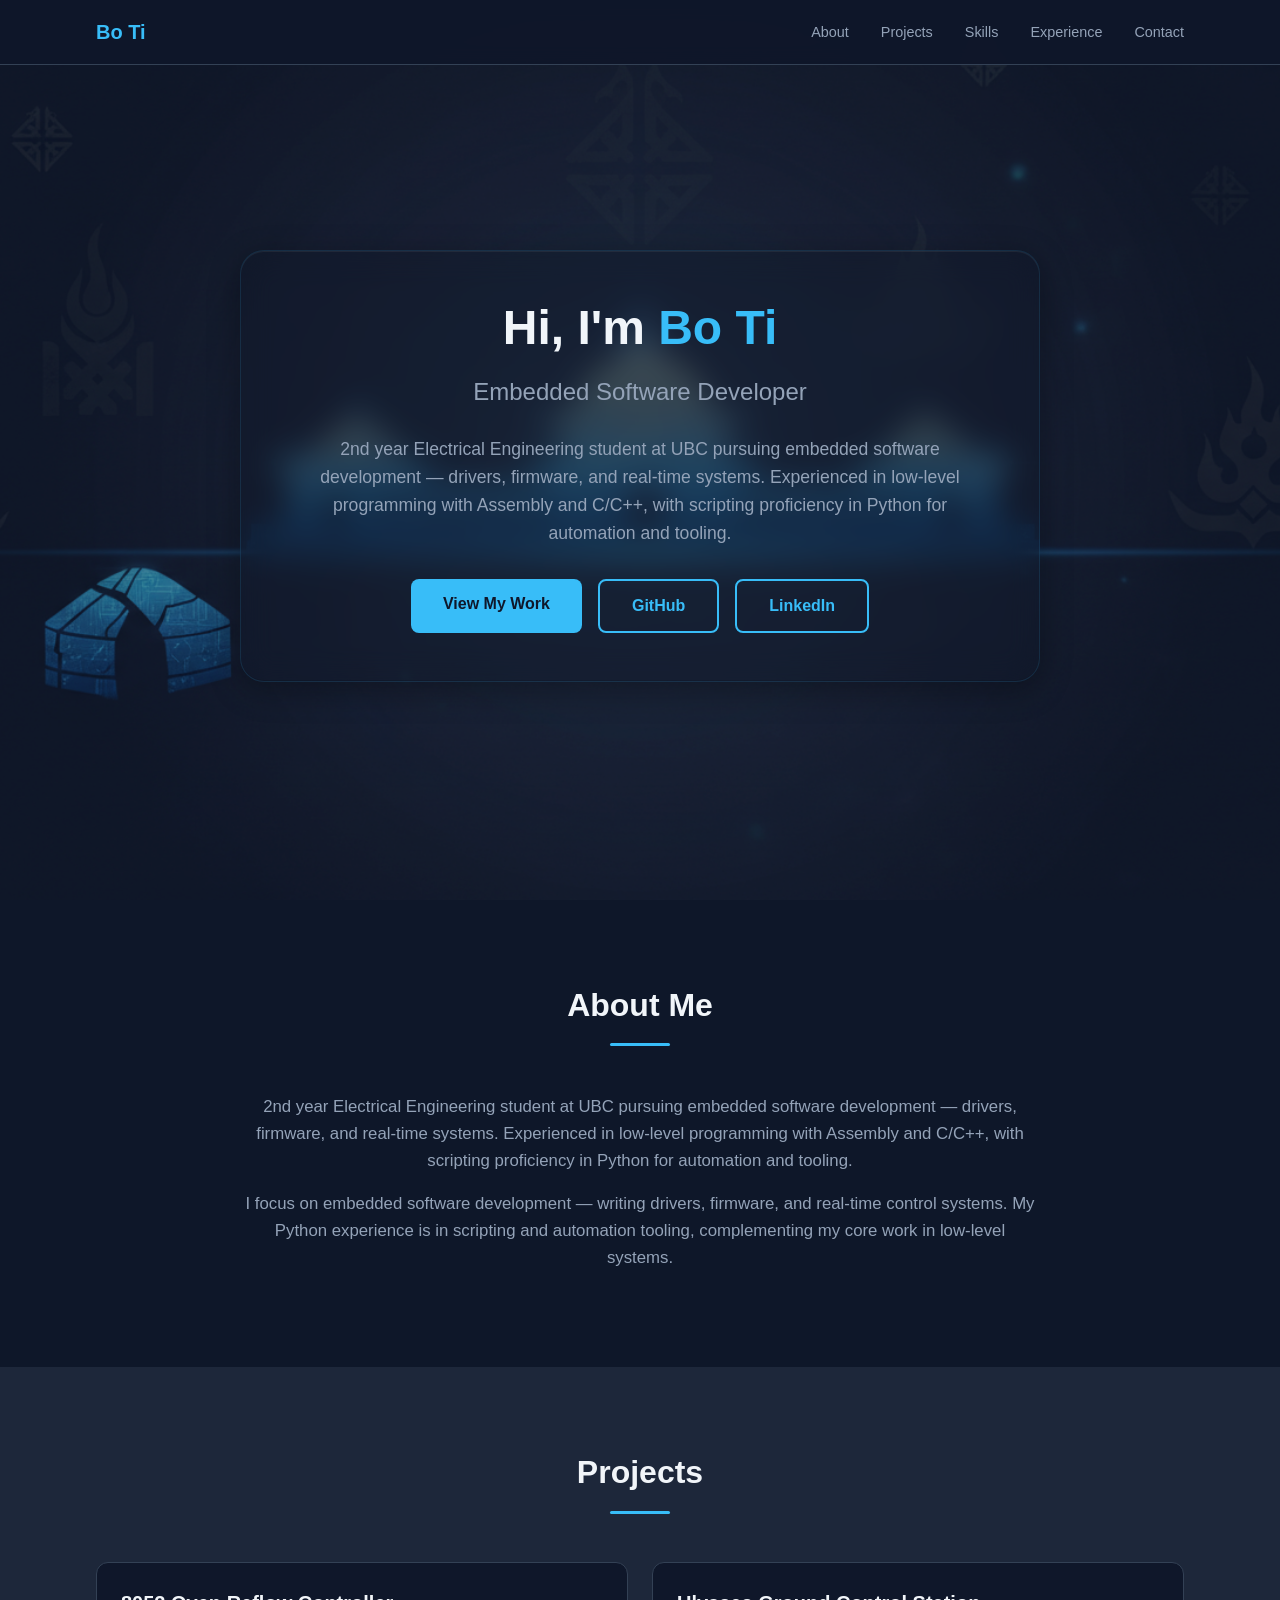
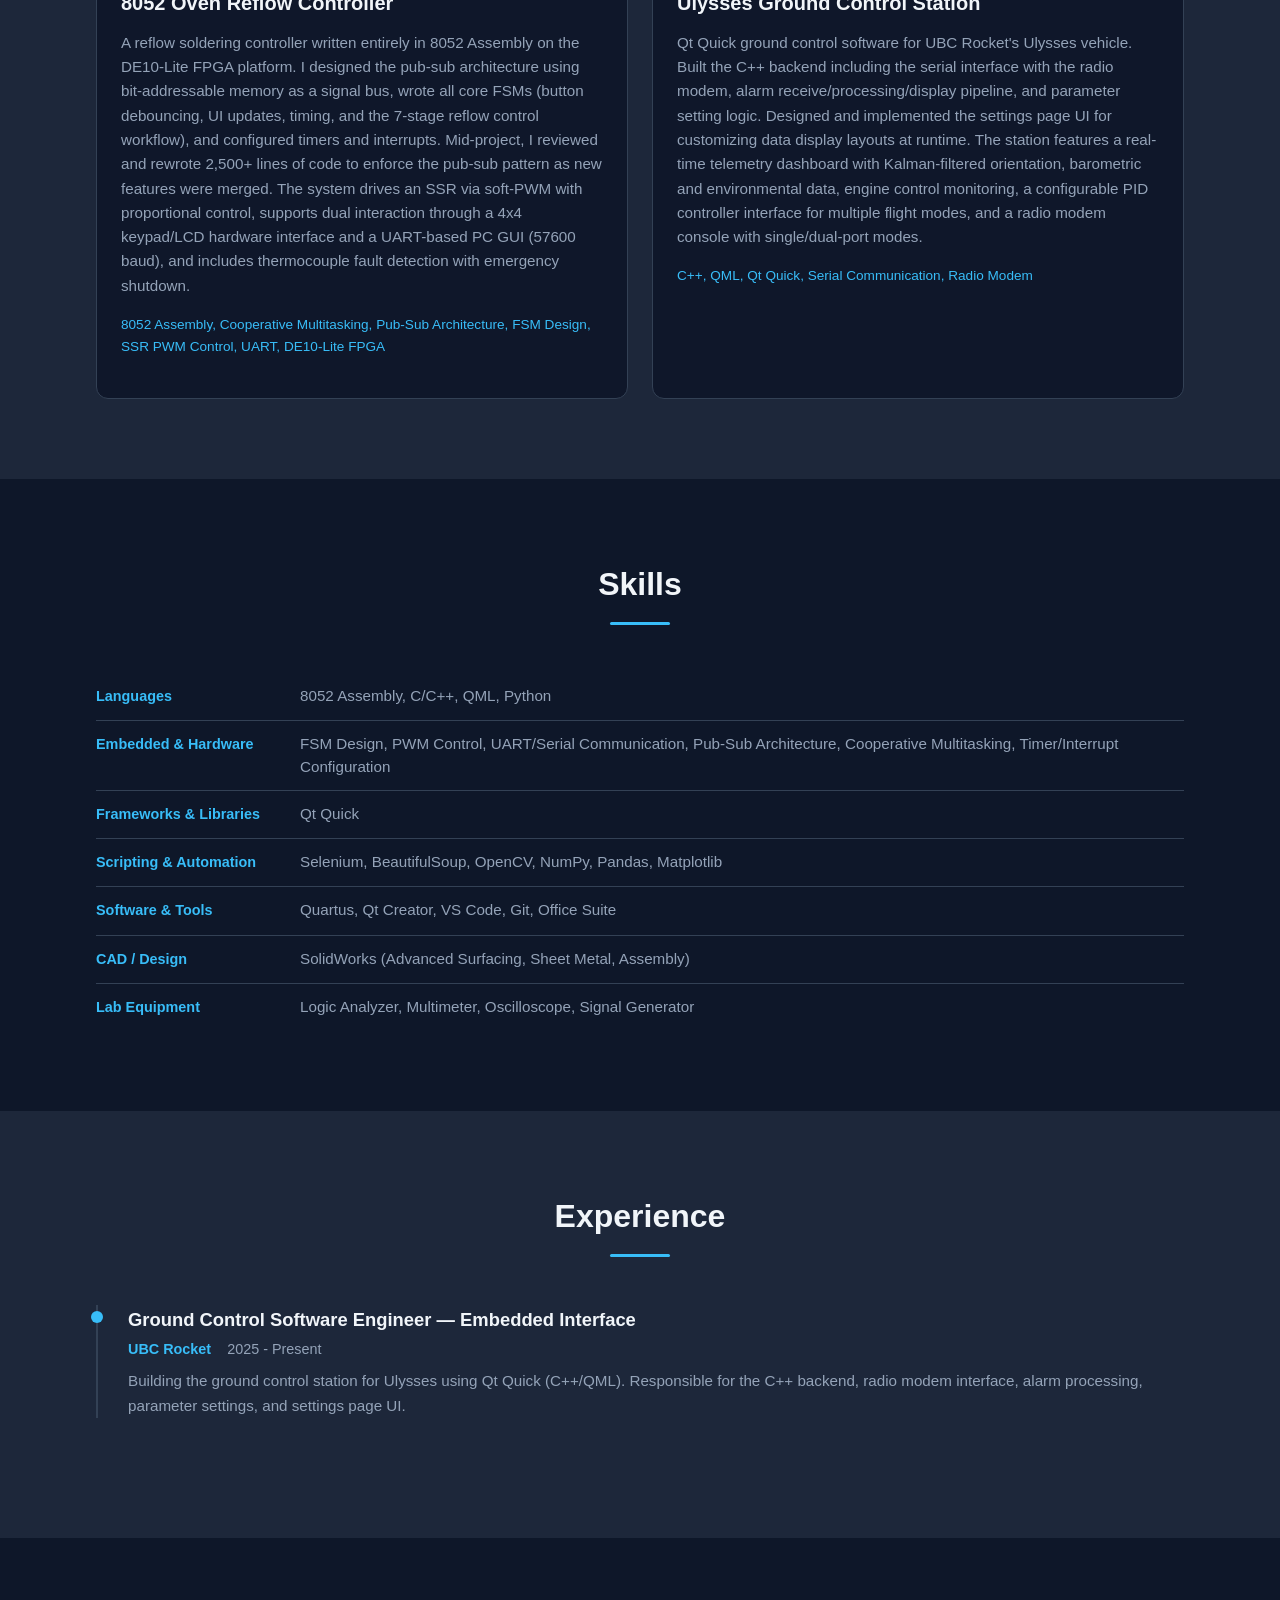
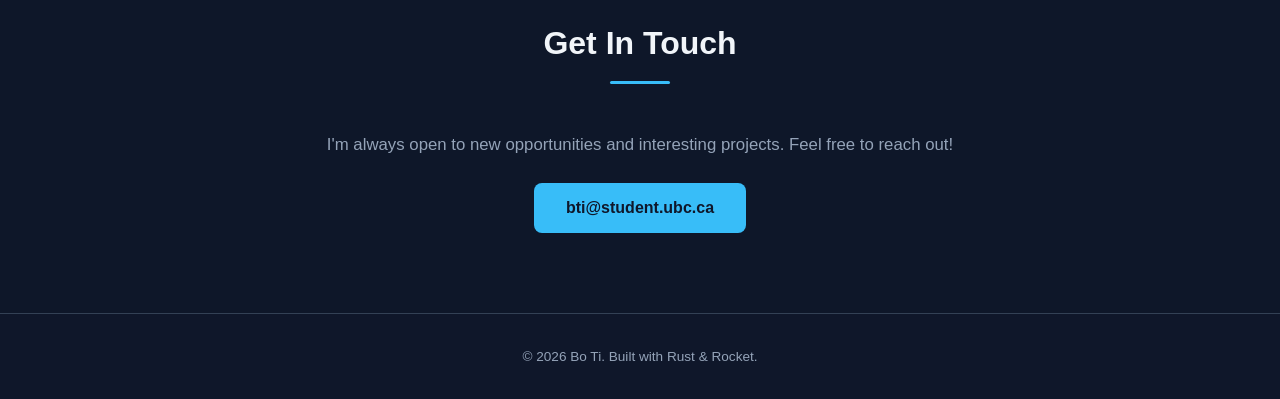
==== docs/index.html @ 2c6e8019 "Initial commit: portfolio site with static GitHub Pages build Includes Rust/Rocket source, templates" ====
<!DOCTYPE html>
<html lang="en">
<head>
    <meta charset="UTF-8">
    <meta name="viewport" content="width=device-width, initial-scale=1.0">
    <title>Bo Ti - Embedded Software Developer</title>
    <link rel="stylesheet" href="static/style.css">
</head>
<body>
    <nav class="navbar">
        <div class="nav-container">
            <a href="#hero" class="nav-logo">Bo Ti</a>
            <ul class="nav-links">
                <li><a href="#about">About</a></li>
                <li><a href="#projects">Projects</a></li>
                <li><a href="#skills">Skills</a></li>
                <li><a href="#experience">Experience</a></li>
                <li><a href="#contact">Contact</a></li>
            </ul>
        </div>
    </nav>

    <section id="hero" class="hero">
        <div class="hero-content">
            <h1>Hi, I'm <span class="highlight">Bo Ti</span></h1>
            <p class="hero-subtitle">Embedded Software Developer</p>
            <p class="hero-bio">2nd year Electrical Engineering student at UBC pursuing embedded software development — drivers, firmware, and real-time systems. Experienced in low-level programming with Assembly and C/C++, with scripting proficiency in Python for automation and tooling.</p>
            <div class="hero-links">
                <a href="#projects" class="btn">View My Work</a>
                <a href="https://github.com/Tibo-vagenBird" class="btn btn-outline" target="_blank">GitHub</a>
                <a href="https://www.linkedin.com/in/tibo-bcece71/" class="btn btn-outline" target="_blank">LinkedIn</a>
            </div>
        </div>
    </section>

    <section id="about" class="section">
        <div class="container">
            <h2 class="section-title">About Me</h2>
            <div class="about-content">
                <p>2nd year Electrical Engineering student at UBC pursuing embedded software development — drivers, firmware, and real-time systems. Experienced in low-level programming with Assembly and C/C++, with scripting proficiency in Python for automation and tooling.</p>
                <p>I focus on embedded software development — writing drivers, firmware, and real-time control systems.
                   My Python experience is in scripting and automation tooling, complementing my core work in low-level systems.</p>
            </div>
        </div>
    </section>

    <section id="projects" class="section section-alt">
        <div class="container">
            <h2 class="section-title">Projects</h2>
            <div class="projects-grid">
                <a href="https://github.com/Elec-291-Group/Reflow-Oven-Controller" class="card" target="_blank">
                    <h3 class="card-title">8052 Oven Reflow Controller</h3>
                    <p class="card-description">A reflow soldering controller written entirely in 8052 Assembly on the DE10-Lite FPGA platform. I designed the pub-sub architecture using bit-addressable memory as a signal bus, wrote all core FSMs (button debouncing, UI updates, timing, and the 7-stage reflow control workflow), and configured timers and interrupts. Mid-project, I reviewed and rewrote 2,500+ lines of code to enforce the pub-sub pattern as new features were merged. The system drives an SSR via soft-PWM with proportional control, supports dual interaction through a 4x4 keypad/LCD hardware interface and a UART-based PC GUI (57600 baud), and includes thermocouple fault detection with emergency shutdown.</p>
                    <div class="card-tech">8052 Assembly, Cooperative Multitasking, Pub-Sub Architecture, FSM Design, SSR PWM Control, UART, DE10-Lite FPGA</div>
                </a>
                <a href="https://github.com/UBC-Rocket/ulysses-ground-control" class="card" target="_blank">
                    <h3 class="card-title">Ulysses Ground Control Station</h3>
                    <p class="card-description">Qt Quick ground control software for UBC Rocket's Ulysses vehicle. Built the C++ backend including the serial interface with the radio modem, alarm receive/processing/display pipeline, and parameter setting logic. Designed and implemented the settings page UI for customizing data display layouts at runtime. The station features a real-time telemetry dashboard with Kalman-filtered orientation, barometric and environmental data, engine control monitoring, a configurable PID controller interface for multiple flight modes, and a radio modem console with single/dual-port modes.</p>
                    <div class="card-tech">C++, QML, Qt Quick, Serial Communication, Radio Modem</div>
                </a>
            </div>
        </div>
    </section>

    <section id="skills" class="section">
        <div class="container">
            <h2 class="section-title">Skills</h2>
            <div class="skills-list">
                <div class="skill-row">
                    <span class="skill-category">Languages</span>
                    <span class="skill-items">8052 Assembly, C/C++, QML, Python</span>
                </div>
                <div class="skill-row">
                    <span class="skill-category">Embedded &amp; Hardware</span>
                    <span class="skill-items">FSM Design, PWM Control, UART/Serial Communication, Pub-Sub Architecture, Cooperative Multitasking, Timer/Interrupt Configuration</span>
                </div>
                <div class="skill-row">
                    <span class="skill-category">Frameworks &amp; Libraries</span>
                    <span class="skill-items">Qt Quick</span>
                </div>
                <div class="skill-row">
                    <span class="skill-category">Scripting &amp; Automation</span>
                    <span class="skill-items">Selenium, BeautifulSoup, OpenCV, NumPy, Pandas, Matplotlib</span>
                </div>
                <div class="skill-row">
                    <span class="skill-category">Software &amp; Tools</span>
                    <span class="skill-items">Quartus, Qt Creator, VS Code, Git, Office Suite</span>
                </div>
                <div class="skill-row">
                    <span class="skill-category">CAD / Design</span>
                    <span class="skill-items">SolidWorks (Advanced Surfacing, Sheet Metal, Assembly)</span>
                </div>
                <div class="skill-row">
                    <span class="skill-category">Lab Equipment</span>
                    <span class="skill-items">Logic Analyzer, Multimeter, Oscilloscope, Signal Generator</span>
                </div>
            </div>
        </div>
    </section>

    <section id="experience" class="section section-alt">
        <div class="container">
            <h2 class="section-title">Experience</h2>
            <div class="timeline">
                <div class="timeline-item">
                    <div class="timeline-marker"></div>
                    <div class="timeline-content">
                        <h3 class="timeline-role">Ground Control Software Engineer — Embedded Interface</h3>
                        <div class="timeline-meta">
                            <span class="timeline-company">UBC Rocket</span>
                            <span class="timeline-period">2025 - Present</span>
                        </div>
                        <p class="timeline-description">Building the ground control station for Ulysses using Qt Quick (C++/QML). Responsible for the C++ backend, radio modem interface, alarm processing, parameter settings, and settings page UI.</p>
                    </div>
                </div>
            </div>
        </div>
    </section>

    <section id="contact" class="section">
        <div class="container">
            <h2 class="section-title">Get In Touch</h2>
            <div class="contact-content">
                <p>I'm always open to new opportunities and interesting projects.
                   Feel free to reach out!</p>
                <a href="mailto:bti@student.ubc.ca" class="btn">bti@student.ubc.ca</a>
            </div>
        </div>
    </section>

    <footer class="footer">
        <div class="container">
            <p>&copy; 2026 Bo Ti. Built with Rust &amp; Rocket.</p>
        </div>
    </footer>
</body>
</html>
---- docs/static/style.css ----
/* Reset & Base */
*,
*::before,
*::after {
    margin: 0;
    padding: 0;
    box-sizing: border-box;
}

:root {
    --bg-primary: #0f172a;
    --bg-secondary: #1e293b;
    --text-primary: #f1f5f9;
    --text-secondary: #94a3b8;
    --accent: #38bdf8;
    --accent-hover: #7dd3fc;
    --card-bg: #1e293b;
    --border: #334155;
}

html {
    scroll-behavior: smooth;
}

body {
    font-family: -apple-system, BlinkMacSystemFont, "Segoe UI", Roboto, Oxygen, Ubuntu, sans-serif;
    background-color: var(--bg-primary);
    background-image: url('bg.png');
    background-size: cover;
    background-position: center top;
    background-attachment: fixed;
    background-repeat: no-repeat;
    color: var(--text-primary);
    line-height: 1.6;
}

.container {
    max-width: 90%;
    width: 100%;
    margin: 0 auto;
    padding: 0 2rem;
}

/* Navbar */
.navbar {
    position: fixed;
    top: 0;
    left: 0;
    right: 0;
    background: rgba(15, 23, 42, 0.95);
    backdrop-filter: blur(10px);
    border-bottom: 1px solid var(--border);
    z-index: 1000;
}

.nav-container {
    max-width: 90%;
    margin: 0 auto;
    padding: 0 2rem;
    display: flex;
    justify-content: space-between;
    align-items: center;
    height: 64px;
}

.nav-logo {
    font-size: 1.25rem;
    font-weight: 700;
    color: var(--accent);
    text-decoration: none;
}

.nav-links {
    list-style: none;
    display: flex;
    gap: 2rem;
}

.nav-links a {
    color: var(--text-secondary);
    text-decoration: none;
    font-size: 0.9rem;
    transition: color 0.2s;
}

.nav-links a:hover {
    color: var(--accent);
}

/* Hero */
.hero {
    min-height: 100vh;
    display: flex;
    align-items: center;
    justify-content: center;
    text-align: center;
    padding: 6rem 2rem 4rem;
    position: relative;
}

.hero::before {
    content: "";
    position: absolute;
    inset: 0;
    background: rgba(15, 23, 42, 0.45);
    z-index: 0;
}

.hero > * {
    position: relative;
    z-index: 1;
}

.hero-content {
    max-width: 800px;
    width: 100%;
    background: rgba(15, 23, 42, 0.35);
    backdrop-filter: blur(16px);
    -webkit-backdrop-filter: blur(16px);
    border: 1px solid rgba(56, 189, 248, 0.12);
    border-radius: 24px;
    padding: 3rem 3.5rem;
    box-shadow:
        0 8px 32px rgba(0, 0, 0, 0.3),
        inset 0 1px 0 rgba(255, 255, 255, 0.06),
        inset 0 -1px 0 rgba(0, 0, 0, 0.1);
}

.hero h1 {
    font-size: 3rem;
    margin-bottom: 1rem;
    line-height: 1.2;
}

.highlight {
    color: var(--accent);
}

.hero-subtitle {
    font-size: 1.5rem;
    color: var(--text-secondary);
    margin-bottom: 1.5rem;
}

.hero-bio {
    color: var(--text-secondary);
    font-size: 1.1rem;
    margin-bottom: 2rem;
}

.btn {
    display: inline-block;
    padding: 0.75rem 2rem;
    background: var(--accent);
    color: var(--bg-primary);
    text-decoration: none;
    border-radius: 8px;
    font-weight: 600;
    transition: background 0.2s, transform 0.2s;
}

.btn:hover {
    background: var(--accent-hover);
    transform: translateY(-2px);
}

.btn-outline {
    background: transparent;
    color: var(--accent);
    border: 2px solid var(--accent);
}

.btn-outline:hover {
    background: var(--accent);
    color: var(--bg-primary);
}

.hero-links {
    display: flex;
    gap: 1rem;
    justify-content: center;
    flex-wrap: wrap;
}

/* Sections */
.section {
    padding: 5rem 0;
    background: rgba(15, 23, 42, 0.92);
}

.section-alt {
    background: rgba(30, 41, 59, 0.95);
}

.section-title {
    font-size: 2rem;
    text-align: center;
    margin-bottom: 3rem;
    position: relative;
}

.section-title::after {
    content: "";
    display: block;
    width: 60px;
    height: 3px;
    background: var(--accent);
    margin: 0.75rem auto 0;
    border-radius: 2px;
}

/* About */
.about-content {
    max-width: 800px;
    width: 100%;
    margin: 0 auto;
    text-align: center;
    color: var(--text-secondary);
}

.about-content p {
    margin-bottom: 1rem;
    font-size: 1.05rem;
}

/* Projects */
.projects-grid {
    display: grid;
    grid-template-columns: repeat(auto-fit, minmax(300px, 1fr));
    gap: 1.5rem;
}

.card {
    display: block;
    background: var(--bg-primary);
    border: 1px solid var(--border);
    border-radius: 12px;
    padding: 1.5rem;
    transition: transform 0.2s, border-color 0.2s;
    text-decoration: none;
    color: inherit;
    cursor: pointer;
}

.card:hover {
    transform: translateY(-4px);
    border-color: var(--accent);
}

.card-title {
    font-size: 1.25rem;
    margin-bottom: 0.75rem;
}

.card-description {
    color: var(--text-secondary);
    font-size: 0.95rem;
    margin-bottom: 1rem;
}

.card-tech {
    font-size: 0.85rem;
    color: var(--accent);
    margin-bottom: 1rem;
}


/* Skills */
.skills-list {
    max-width: 100%;
    margin: 0 auto;
}

.skill-row {
    display: flex;
    padding: 0.75rem 0;
    border-bottom: 1px solid var(--border);
    gap: 1.5rem;
    align-items: baseline;
}

.skill-row:last-child {
    border-bottom: none;
}

.skill-category {
    font-size: 0.9rem;
    color: var(--accent);
    font-weight: 600;
    min-width: 180px;
    flex-shrink: 0;
}

.skill-items {
    color: var(--text-secondary);
    font-size: 0.95rem;
    line-height: 1.5;
}

/* Timeline */
.timeline {
    max-width: 100%;
    margin: 0 auto;
    position: relative;
    padding-left: 2rem;
}

.timeline::before {
    content: "";
    position: absolute;
    left: 0;
    top: 0;
    bottom: 0;
    width: 2px;
    background: var(--border);
}

.timeline-item {
    position: relative;
    margin-bottom: 2.5rem;
}

.timeline-marker {
    position: absolute;
    left: -2rem;
    top: 0.4rem;
    width: 12px;
    height: 12px;
    background: var(--accent);
    border-radius: 50%;
    transform: translateX(-5px);
}

.timeline-role {
    font-size: 1.15rem;
    margin-bottom: 0.25rem;
}

.timeline-meta {
    display: flex;
    gap: 1rem;
    margin-bottom: 0.5rem;
    font-size: 0.9rem;
}

.timeline-company {
    color: var(--accent);
    font-weight: 600;
}

.timeline-period {
    color: var(--text-secondary);
}

.timeline-description {
    color: var(--text-secondary);
    font-size: 0.95rem;
}

/* Contact */
.contact-content {
    text-align: center;
    max-width: 800px;
    width: 100%;
    margin: 0 auto;
}

.contact-content p {
    color: var(--text-secondary);
    margin-bottom: 1.5rem;
    font-size: 1.05rem;
}

/* Footer */
.footer {
    text-align: center;
    padding: 2rem 0;
    border-top: 1px solid var(--border);
    color: var(--text-secondary);
    font-size: 0.85rem;
}

/* Responsive */
@media (max-width: 768px) {
    .hero h1 {
        font-size: 2rem;
    }

    .hero-subtitle {
        font-size: 1.2rem;
    }

    .nav-links {
        gap: 1rem;
        font-size: 0.8rem;
    }

    .projects-grid {
        grid-template-columns: 1fr;
    }

    .skill-row {
        flex-direction: column;
        gap: 0.25rem;
    }

    .skill-category {
        min-width: unset;
    }

    .timeline-meta {
        flex-direction: column;
        gap: 0.25rem;
    }
}

@media (max-width: 480px) {
    .nav-links {
        display: none;
    }
}
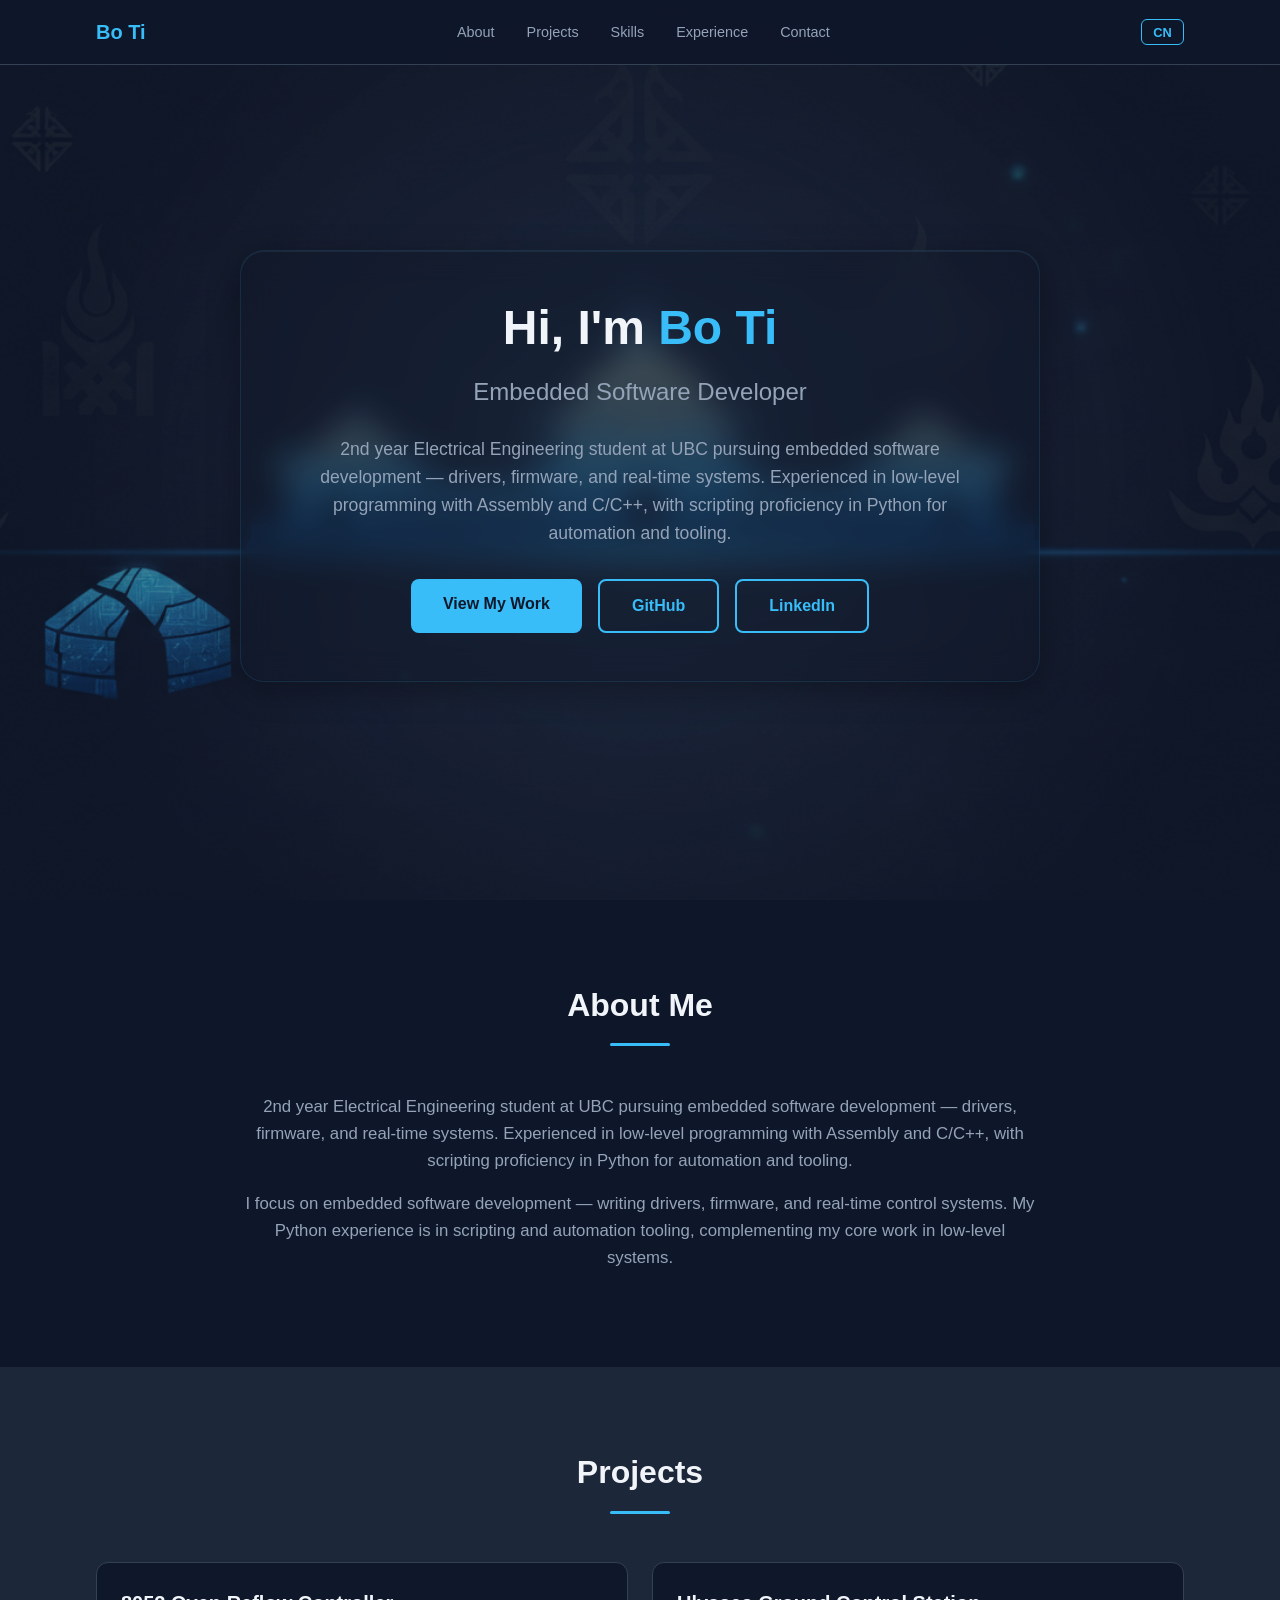
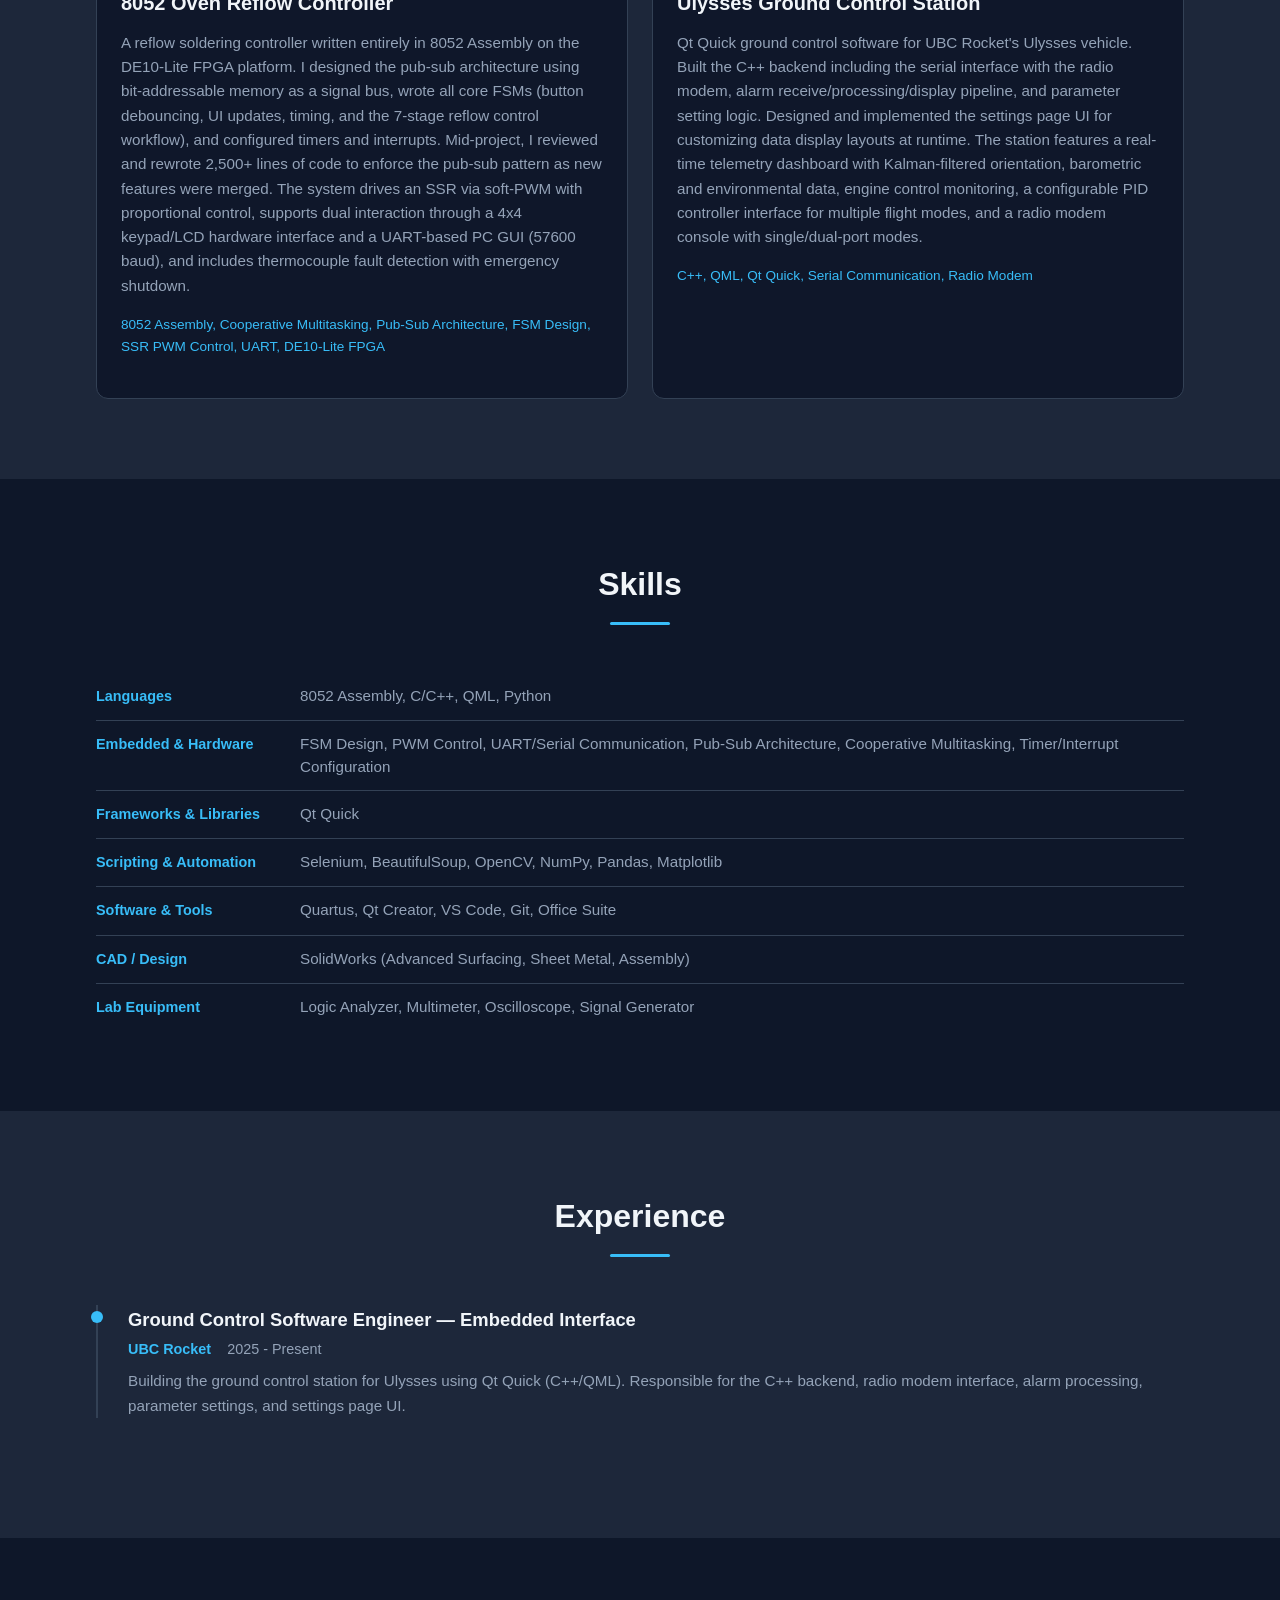
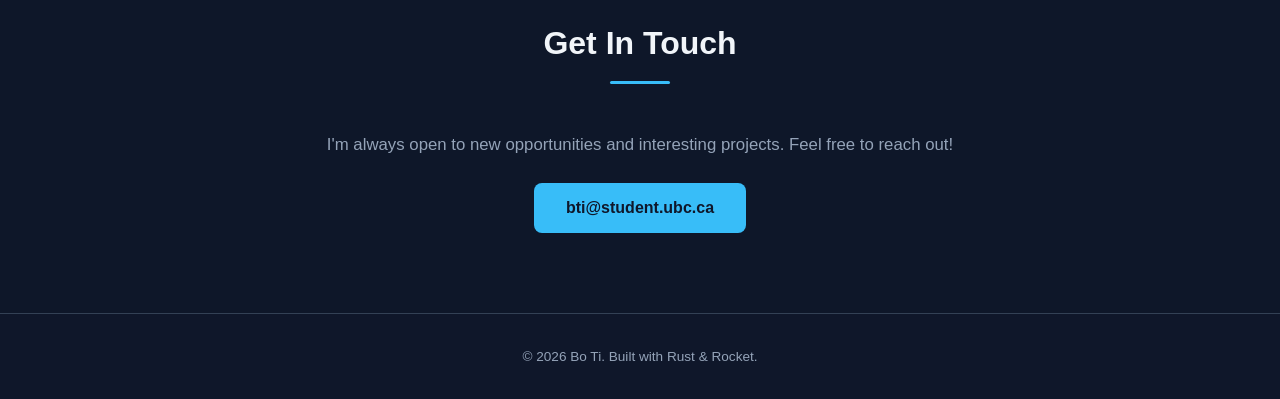
==== commit 6b5e012d: "Add language switcher button to navbar Shows CN/EN toggle in the top bar. Clicking switches all text" ====
--- a/docs/index.html
+++ b/docs/index.html
@@ -11,22 +11,23 @@
         <div class="nav-container">
             <a href="#hero" class="nav-logo">Bo Ti</a>
             <ul class="nav-links">
-                <li><a href="#about">About</a></li>
-                <li><a href="#projects">Projects</a></li>
-                <li><a href="#skills">Skills</a></li>
-                <li><a href="#experience">Experience</a></li>
-                <li><a href="#contact">Contact</a></li>
+                <li><a href="#about" data-i18n="nav_about">About</a></li>
+                <li><a href="#projects" data-i18n="nav_projects">Projects</a></li>
+                <li><a href="#skills" data-i18n="nav_skills">Skills</a></li>
+                <li><a href="#experience" data-i18n="nav_experience">Experience</a></li>
+                <li><a href="#contact" data-i18n="nav_contact">Contact</a></li>
             </ul>
+            <button class="lang-switch" id="langSwitch" onclick="toggleLang()">CN</button>
         </div>
     </nav>
 
     <section id="hero" class="hero">
         <div class="hero-content">
-            <h1>Hi, I'm <span class="highlight">Bo Ti</span></h1>
-            <p class="hero-subtitle">Embedded Software Developer</p>
-            <p class="hero-bio">2nd year Electrical Engineering student at UBC pursuing embedded software development — drivers, firmware, and real-time systems. Experienced in low-level programming with Assembly and C/C++, with scripting proficiency in Python for automation and tooling.</p>
+            <h1 data-i18n="hero_title">Hi, I'm <span class="highlight">Bo Ti</span></h1>
+            <p class="hero-subtitle" data-i18n="hero_subtitle">Embedded Software Developer</p>
+            <p class="hero-bio" data-i18n="hero_bio">2nd year Electrical Engineering student at UBC pursuing embedded software development — drivers, firmware, and real-time systems. Experienced in low-level programming with Assembly and C/C++, with scripting proficiency in Python for automation and tooling.</p>
             <div class="hero-links">
-                <a href="#projects" class="btn">View My Work</a>
+                <a href="#projects" class="btn" data-i18n="hero_btn_work">View My Work</a>
                 <a href="https://github.com/Tibo-vagenBird" class="btn btn-outline" target="_blank">GitHub</a>
                 <a href="https://www.linkedin.com/in/tibo-bcece71/" class="btn btn-outline" target="_blank">LinkedIn</a>
             </div>
@@ -35,10 +36,10 @@
 
     <section id="about" class="section">
         <div class="container">
-            <h2 class="section-title">About Me</h2>
+            <h2 class="section-title" data-i18n="about_title">About Me</h2>
             <div class="about-content">
-                <p>2nd year Electrical Engineering student at UBC pursuing embedded software development — drivers, firmware, and real-time systems. Experienced in low-level programming with Assembly and C/C++, with scripting proficiency in Python for automation and tooling.</p>
-                <p>I focus on embedded software development — writing drivers, firmware, and real-time control systems.
+                <p data-i18n="about_p1">2nd year Electrical Engineering student at UBC pursuing embedded software development — drivers, firmware, and real-time systems. Experienced in low-level programming with Assembly and C/C++, with scripting proficiency in Python for automation and tooling.</p>
+                <p data-i18n="about_p2">I focus on embedded software development — writing drivers, firmware, and real-time control systems.
                    My Python experience is in scripting and automation tooling, complementing my core work in low-level systems.</p>
             </div>
         </div>
@@ -46,16 +47,16 @@
 
     <section id="projects" class="section section-alt">
         <div class="container">
-            <h2 class="section-title">Projects</h2>
+            <h2 class="section-title" data-i18n="projects_title">Projects</h2>
             <div class="projects-grid">
                 <a href="https://github.com/Elec-291-Group/Reflow-Oven-Controller" class="card" target="_blank">
-                    <h3 class="card-title">8052 Oven Reflow Controller</h3>
-                    <p class="card-description">A reflow soldering controller written entirely in 8052 Assembly on the DE10-Lite FPGA platform. I designed the pub-sub architecture using bit-addressable memory as a signal bus, wrote all core FSMs (button debouncing, UI updates, timing, and the 7-stage reflow control workflow), and configured timers and interrupts. Mid-project, I reviewed and rewrote 2,500+ lines of code to enforce the pub-sub pattern as new features were merged. The system drives an SSR via soft-PWM with proportional control, supports dual interaction through a 4x4 keypad/LCD hardware interface and a UART-based PC GUI (57600 baud), and includes thermocouple fault detection with emergency shutdown.</p>
+                    <h3 class="card-title" data-i18n="project1_name">8052 Oven Reflow Controller</h3>
+                    <p class="card-description" data-i18n="project1_desc">A reflow soldering controller written entirely in 8052 Assembly on the DE10-Lite FPGA platform. I designed the pub-sub architecture using bit-addressable memory as a signal bus, wrote all core FSMs (button debouncing, UI updates, timing, and the 7-stage reflow control workflow), and configured timers and interrupts. Mid-project, I reviewed and rewrote 2,500+ lines of code to enforce the pub-sub pattern as new features were merged. The system drives an SSR via soft-PWM with proportional control, supports dual interaction through a 4x4 keypad/LCD hardware interface and a UART-based PC GUI (57600 baud), and includes thermocouple fault detection with emergency shutdown.</p>
                     <div class="card-tech">8052 Assembly, Cooperative Multitasking, Pub-Sub Architecture, FSM Design, SSR PWM Control, UART, DE10-Lite FPGA</div>
                 </a>
                 <a href="https://github.com/UBC-Rocket/ulysses-ground-control" class="card" target="_blank">
-                    <h3 class="card-title">Ulysses Ground Control Station</h3>
-                    <p class="card-description">Qt Quick ground control software for UBC Rocket's Ulysses vehicle. Built the C++ backend including the serial interface with the radio modem, alarm receive/processing/display pipeline, and parameter setting logic. Designed and implemented the settings page UI for customizing data display layouts at runtime. The station features a real-time telemetry dashboard with Kalman-filtered orientation, barometric and environmental data, engine control monitoring, a configurable PID controller interface for multiple flight modes, and a radio modem console with single/dual-port modes.</p>
+                    <h3 class="card-title" data-i18n="project2_name">Ulysses Ground Control Station</h3>
+                    <p class="card-description" data-i18n="project2_desc">Qt Quick ground control software for UBC Rocket's Ulysses vehicle. Built the C++ backend including the serial interface with the radio modem, alarm receive/processing/display pipeline, and parameter setting logic. Designed and implemented the settings page UI for customizing data display layouts at runtime. The station features a real-time telemetry dashboard with Kalman-filtered orientation, barometric and environmental data, engine control monitoring, a configurable PID controller interface for multiple flight modes, and a radio modem console with single/dual-port modes.</p>
                     <div class="card-tech">C++, QML, Qt Quick, Serial Communication, Radio Modem</div>
                 </a>
             </div>
@@ -64,35 +65,35 @@
 
     <section id="skills" class="section">
         <div class="container">
-            <h2 class="section-title">Skills</h2>
+            <h2 class="section-title" data-i18n="skills_title">Skills</h2>
             <div class="skills-list">
                 <div class="skill-row">
-                    <span class="skill-category">Languages</span>
+                    <span class="skill-category" data-i18n="skill_cat_lang">Languages</span>
                     <span class="skill-items">8052 Assembly, C/C++, QML, Python</span>
                 </div>
                 <div class="skill-row">
-                    <span class="skill-category">Embedded &amp; Hardware</span>
-                    <span class="skill-items">FSM Design, PWM Control, UART/Serial Communication, Pub-Sub Architecture, Cooperative Multitasking, Timer/Interrupt Configuration</span>
-                </div>
-                <div class="skill-row">
-                    <span class="skill-category">Frameworks &amp; Libraries</span>
+                    <span class="skill-category" data-i18n="skill_cat_embedded">Embedded &amp; Hardware</span>
+                    <span class="skill-items" data-i18n="skill_items_embedded">FSM Design, PWM Control, UART/Serial Communication, Pub-Sub Architecture, Cooperative Multitasking, Timer/Interrupt Configuration</span>
+                </div>
+                <div class="skill-row">
+                    <span class="skill-category" data-i18n="skill_cat_frameworks">Frameworks &amp; Libraries</span>
                     <span class="skill-items">Qt Quick</span>
                 </div>
                 <div class="skill-row">
-                    <span class="skill-category">Scripting &amp; Automation</span>
+                    <span class="skill-category" data-i18n="skill_cat_scripting">Scripting &amp; Automation</span>
                     <span class="skill-items">Selenium, BeautifulSoup, OpenCV, NumPy, Pandas, Matplotlib</span>
                 </div>
                 <div class="skill-row">
-                    <span class="skill-category">Software &amp; Tools</span>
+                    <span class="skill-category" data-i18n="skill_cat_tools">Software &amp; Tools</span>
                     <span class="skill-items">Quartus, Qt Creator, VS Code, Git, Office Suite</span>
                 </div>
                 <div class="skill-row">
-                    <span class="skill-category">CAD / Design</span>
+                    <span class="skill-category" data-i18n="skill_cat_cad">CAD / Design</span>
                     <span class="skill-items">SolidWorks (Advanced Surfacing, Sheet Metal, Assembly)</span>
                 </div>
                 <div class="skill-row">
-                    <span class="skill-category">Lab Equipment</span>
-                    <span class="skill-items">Logic Analyzer, Multimeter, Oscilloscope, Signal Generator</span>
+                    <span class="skill-category" data-i18n="skill_cat_lab">Lab Equipment</span>
+                    <span class="skill-items" data-i18n="skill_items_lab">Logic Analyzer, Multimeter, Oscilloscope, Signal Generator</span>
                 </div>
             </div>
         </div>
@@ -100,17 +101,17 @@
 
     <section id="experience" class="section section-alt">
         <div class="container">
-            <h2 class="section-title">Experience</h2>
+            <h2 class="section-title" data-i18n="experience_title">Experience</h2>
             <div class="timeline">
                 <div class="timeline-item">
                     <div class="timeline-marker"></div>
                     <div class="timeline-content">
-                        <h3 class="timeline-role">Ground Control Software Engineer — Embedded Interface</h3>
+                        <h3 class="timeline-role" data-i18n="exp1_role">Ground Control Software Engineer — Embedded Interface</h3>
                         <div class="timeline-meta">
                             <span class="timeline-company">UBC Rocket</span>
-                            <span class="timeline-period">2025 - Present</span>
+                            <span class="timeline-period" data-i18n="exp1_period">2025 - Present</span>
                         </div>
-                        <p class="timeline-description">Building the ground control station for Ulysses using Qt Quick (C++/QML). Responsible for the C++ backend, radio modem interface, alarm processing, parameter settings, and settings page UI.</p>
+                        <p class="timeline-description" data-i18n="exp1_desc">Building the ground control station for Ulysses using Qt Quick (C++/QML). Responsible for the C++ backend, radio modem interface, alarm processing, parameter settings, and settings page UI.</p>
                     </div>
                 </div>
             </div>
@@ -119,9 +120,9 @@
 
     <section id="contact" class="section">
         <div class="container">
-            <h2 class="section-title">Get In Touch</h2>
+            <h2 class="section-title" data-i18n="contact_title">Get In Touch</h2>
             <div class="contact-content">
-                <p>I'm always open to new opportunities and interesting projects.
+                <p data-i18n="contact_text">I'm always open to new opportunities and interesting projects.
                    Feel free to reach out!</p>
                 <a href="mailto:bti@student.ubc.ca" class="btn">bti@student.ubc.ca</a>
             </div>
@@ -130,8 +131,95 @@
 
     <footer class="footer">
         <div class="container">
-            <p>&copy; 2026 Bo Ti. Built with Rust &amp; Rocket.</p>
+            <p data-i18n="footer_text">&copy; 2026 Bo Ti. Built with Rust &amp; Rocket.</p>
         </div>
     </footer>
+
+    <script>
+    var currentLang = "en";
+    var en = {};
+    var zh = {
+        nav_about: "\u5173\u4e8e\u6211",
+        nav_projects: "\u9879\u76ee",
+        nav_skills: "\u6280\u80fd",
+        nav_experience: "\u7ecf\u5386",
+        nav_contact: "\u8054\u7cfb",
+        hero_title: "\u4f60\u597d\uff0c\u6211\u662f <span class=\"highlight\">\u535a\u8fea</span>",
+        hero_subtitle: "\u5d4c\u5165\u5f0f\u8f6f\u4ef6\u5f00\u53d1\u8005",
+        hero_bio: "UBC \u7535\u6c14\u5de5\u7a0b\u5927\u4e8c\u5b66\u751f\uff0c\u4e13\u6ce8\u4e8e\u5d4c\u5165\u5f0f\u8f6f\u4ef6\u5f00\u53d1\u2014\u2014\u9a71\u52a8\u7a0b\u5e8f\u3001\u56fa\u4ef6\u548c\u5b9e\u65f6\u7cfb\u7edf\u3002\u719f\u7ec3\u638c\u63e1 Assembly \u548c C/C++ \u4f4e\u5c42\u7f16\u7a0b\uff0c\u5e76\u5177\u5907 Python \u811a\u672c\u4e0e\u81ea\u52a8\u5316\u5de5\u5177\u5f00\u53d1\u7ecf\u9a8c\u3002",
+        hero_btn_work: "\u67e5\u770b\u6211\u7684\u4f5c\u54c1",
+        about_title: "\u5173\u4e8e\u6211",
+        about_p1: "UBC \u7535\u6c14\u5de5\u7a0b\u5927\u4e8c\u5b66\u751f\uff0c\u4e13\u6ce8\u4e8e\u5d4c\u5165\u5f0f\u8f6f\u4ef6\u5f00\u53d1\u2014\u2014\u9a71\u52a8\u7a0b\u5e8f\u3001\u56fa\u4ef6\u548c\u5b9e\u65f6\u7cfb\u7edf\u3002\u719f\u7ec3\u638c\u63e1 Assembly \u548c C/C++ \u4f4e\u5c42\u7f16\u7a0b\uff0c\u5e76\u5177\u5907 Python \u811a\u672c\u4e0e\u81ea\u52a8\u5316\u5de5\u5177\u5f00\u53d1\u7ecf\u9a8c\u3002",
+        about_p2: "\u6211\u4e13\u6ce8\u4e8e\u5d4c\u5165\u5f0f\u8f6f\u4ef6\u5f00\u53d1\u2014\u2014\u7f16\u5199\u9a71\u52a8\u7a0b\u5e8f\u3001\u56fa\u4ef6\u548c\u5b9e\u65f6\u63a7\u5236\u7cfb\u7edf\u3002\u6211\u7684 Python \u7ecf\u9a8c\u4e3b\u8981\u5728\u811a\u672c\u548c\u81ea\u52a8\u5316\u5de5\u5177\u65b9\u9762\uff0c\u4f5c\u4e3a\u5e95\u5c42\u7cfb\u7edf\u5f00\u53d1\u7684\u8865\u5145\u3002",
+        projects_title: "\u9879\u76ee",
+        project1_name: "8052 \u56de\u6d41\u7089\u63a7\u5236\u5668",
+        project1_desc: "\u4e00\u4e2a\u5b8c\u5168\u7528 8052 \u6c47\u7f16\u8bed\u8a00\u7f16\u5199\u7684\u56de\u6d41\u7118\u63a5\u63a7\u5236\u5668\uff0c\u8fd0\u884c\u5728 DE10-Lite FPGA \u5e73\u53f0\u4e0a\u3002\u6211\u8bbe\u8ba1\u4e86\u57fa\u4e8e\u4f4d\u5bfb\u5740\u5185\u5b58\u4fe1\u53f7\u603b\u7ebf\u7684\u53d1\u5e03-\u8ba2\u9605\u67b6\u6784\uff0c\u7f16\u5199\u4e86\u6240\u6709\u6838\u5fc3\u72b6\u6001\u673a\uff08\u6309\u952e\u6d88\u6296\u3001UI \u66f4\u65b0\u3001\u8ba1\u65f6\u548c 7 \u9636\u6bb5\u56de\u6d41\u63a7\u5236\u6d41\u7a0b\uff09\uff0c\u5e76\u914d\u7f6e\u4e86\u5b9a\u65f6\u5668\u548c\u4e2d\u65ad\u3002\u9879\u76ee\u4e2d\u671f\uff0c\u6211\u5ba1\u67e5\u5e76\u91cd\u5199\u4e86 2,500 \u591a\u884c\u4ee3\u7801\u4ee5\u7edf\u4e00\u53d1\u5e03-\u8ba2\u9605\u6a21\u5f0f\u3002\u7cfb\u7edf\u901a\u8fc7\u8f6f PWM \u6bd4\u4f8b\u63a7\u5236\u9a71\u52a8 SSR\uff0c\u652f\u6301 4x4 \u952e\u76d8/LCD \u786c\u4ef6\u754c\u9762\u548c\u57fa\u4e8e UART \u7684 PC GUI\uff0857600 \u6ce2\u7279\u7387\uff09\u53cc\u4ea4\u4e92\uff0c\u5e76\u5305\u542b\u70ed\u7535\u5076\u6545\u969c\u68c0\u6d4b\u4e0e\u7d27\u6025\u5173\u65ad\u529f\u80fd\u3002",
+        project2_name: "Ulysses \u5730\u9762\u63a7\u5236\u7ad9",
+        project2_desc: "\u4e3a UBC Rocket \u7684 Ulysses \u8fd0\u8f7d\u706b\u7bad\u5f00\u53d1\u7684 Qt Quick \u5730\u9762\u63a7\u5236\u8f6f\u4ef6\u3002\u6784\u5efa\u4e86 C++ \u540e\u7aef\uff0c\u5305\u62ec\u65e0\u7ebf\u7535\u8c03\u5236\u89e3\u8c03\u5668\u7684\u4e32\u53e3\u63a5\u53e3\u3001\u544a\u8b66\u63a5\u6536/\u5904\u7406/\u663e\u793a\u7ba1\u7ebf\u548c\u53c2\u6570\u8bbe\u7f6e\u903b\u8f91\u3002\u8bbe\u8ba1\u5e76\u5b9e\u73b0\u4e86\u7528\u4e8e\u8fd0\u884c\u65f6\u81ea\u5b9a\u4e49\u6570\u636e\u663e\u793a\u5e03\u5c40\u7684\u8bbe\u7f6e\u9875\u9762 UI\u3002\u8be5\u7ad9\u5305\u542b\u5b9e\u65f6\u9065\u6d4b\u4eea\u8868\u76d8\uff08\u5361\u5c14\u66fc\u6ee4\u6ce2\u59ff\u6001\u3001\u6c14\u538b\u4e0e\u73af\u5883\u6570\u636e\u3001\u53d1\u52a8\u673a\u76d1\u63a7\uff09\u3001\u53ef\u914d\u7f6e\u7684\u591a\u98de\u884c\u6a21\u5f0f PID \u63a7\u5236\u5668\u754c\u9762\uff0c\u4ee5\u53ca\u5355/\u53cc\u7aef\u53e3\u6a21\u5f0f\u7684\u65e0\u7ebf\u7535\u8c03\u5236\u89e3\u8c03\u5668\u63a7\u5236\u53f0\u3002",
+        skills_title: "\u6280\u80fd",
+        skill_cat_lang: "\u7f16\u7a0b\u8bed\u8a00",
+        skill_cat_embedded: "\u5d4c\u5165\u5f0f\u4e0e\u786c\u4ef6",
+        skill_items_embedded: "\u72b6\u6001\u673a\u8bbe\u8ba1\u3001PWM \u63a7\u5236\u3001UART/\u4e32\u53e3\u901a\u4fe1\u3001\u53d1\u5e03-\u8ba2\u9605\u67b6\u6784\u3001\u534f\u4f5c\u5f0f\u591a\u4efb\u52a1\u3001\u5b9a\u65f6\u5668/\u4e2d\u65ad\u914d\u7f6e",
+        skill_cat_frameworks: "\u6846\u67b6\u4e0e\u5e93",
+        skill_cat_scripting: "\u811a\u672c\u4e0e\u81ea\u52a8\u5316",
+        skill_cat_tools: "\u8f6f\u4ef6\u4e0e\u5de5\u5177",
+        skill_cat_cad: "CAD / \u8bbe\u8ba1",
+        skill_cat_lab: "\u5b9e\u9a8c\u5ba4\u8bbe\u5907",
+        skill_items_lab: "\u903b\u8f91\u5206\u6790\u4eea\u3001\u4e07\u7528\u8868\u3001\u793a\u6ce2\u5668\u3001\u4fe1\u53f7\u53d1\u751f\u5668",
+        experience_title: "\u7ecf\u5386",
+        exp1_role: "\u5730\u9762\u63a7\u5236\u8f6f\u4ef6\u5de5\u7a0b\u5e08 \u2014 \u5d4c\u5165\u5f0f\u63a5\u53e3",
+        exp1_period: "2025 \u5e74 - \u81f3\u4eca",
+        exp1_desc: "\u4f7f\u7528 Qt Quick (C++/QML) \u4e3a Ulysses \u6784\u5efa\u5730\u9762\u63a7\u5236\u7ad9\u3002\u8d1f\u8d23 C++ \u540e\u7aef\u3001\u65e0\u7ebf\u7535\u8c03\u5236\u89e3\u8c03\u5668\u63a5\u53e3\u3001\u544a\u8b66\u5904\u7406\u3001\u53c2\u6570\u8bbe\u7f6e\u548c\u8bbe\u7f6e\u9875\u9762 UI\u3002",
+        contact_title: "\u8054\u7cfb\u6211",
+        contact_text: "\u6211\u59cb\u7ec8\u5bf9\u65b0\u7684\u673a\u4f1a\u548c\u6709\u8da3\u7684\u9879\u76ee\u4fdd\u6301\u5f00\u653e\u3002\u6b22\u8fce\u968f\u65f6\u8054\u7cfb\u6211\uff01",
+        footer_text: "&copy; 2026 \u535a\u8fea\u3002\u4f7f\u7528 Rust &amp; Rocket \u6784\u5efa\u3002"
+    };
+
+    // Save English defaults on load
+    (function() {
+        var els = document.querySelectorAll("[data-i18n]");
+        for (var i = 0; i < els.length; i++) {
+            en[els[i].getAttribute("data-i18n")] = els[i].innerHTML;
+        }
+    })();
+
+    function setLang(lang) {
+        currentLang = lang;
+        var translations = lang === "zh" ? zh : en;
+        var btn = document.getElementById("langSwitch");
+        if (lang === "zh") {
+            document.documentElement.lang = "zh-CN";
+            document.title = "\u535a\u8fea - \u5d4c\u5165\u5f0f\u8f6f\u4ef6\u5f00\u53d1\u8005";
+            btn.textContent = "EN";
+        } else {
+            document.documentElement.lang = "en";
+            document.title = "Bo Ti - Embedded Software Developer";
+            btn.textContent = "CN";
+        }
+        var els = document.querySelectorAll("[data-i18n]");
+        for (var i = 0; i < els.length; i++) {
+            var key = els[i].getAttribute("data-i18n");
+            if (translations[key]) {
+                els[i].innerHTML = translations[key];
+            }
+        }
+    }
+
+    function toggleLang() {
+        setLang(currentLang === "en" ? "zh" : "en");
+    }
+
+    // Auto-detect country via IP
+    (function() {
+        fetch("https://ipapi.co/json/")
+            .then(function(res) { return res.json(); })
+            .then(function(data) {
+                if (data.country_code === "CN") {
+                    setLang("zh");
+                }
+            })
+            .catch(function() {});
+    })();
+    </script>
 </body>
 </html>
--- a/docs/static/style.css
+++ b/docs/static/style.css
@@ -85,6 +85,24 @@
 
 .nav-links a:hover {
     color: var(--accent);
+}
+
+.lang-switch {
+    background: transparent;
+    color: var(--accent);
+    border: 1.5px solid var(--accent);
+    border-radius: 6px;
+    padding: 0.3rem 0.7rem;
+    font-size: 0.8rem;
+    font-weight: 600;
+    cursor: pointer;
+    transition: background 0.2s, color 0.2s;
+    flex-shrink: 0;
+}
+
+.lang-switch:hover {
+    background: var(--accent);
+    color: var(--bg-primary);
 }
 
 /* Hero */
@@ -380,7 +398,14 @@
     font-size: 0.85rem;
 }
 
-/* Responsive */
+/* Fix iOS background-attachment: fixed bug */
+@supports (-webkit-touch-callout: none) {
+    body {
+        background-attachment: scroll;
+    }
+}
+
+/* Responsive — Tablet */
 @media (max-width: 768px) {
     .hero h1 {
         font-size: 2rem;
@@ -390,11 +415,33 @@
         font-size: 1.2rem;
     }
 
+    .hero-content {
+        padding: 2rem 1.5rem;
+        border-radius: 16px;
+    }
+
+    .hero {
+        padding: 5rem 1rem 3rem;
+    }
+
     .nav-links {
         gap: 1rem;
         font-size: 0.8rem;
     }
 
+    .container {
+        padding: 0 1rem;
+    }
+
+    .section {
+        padding: 3rem 0;
+    }
+
+    .section-title {
+        font-size: 1.5rem;
+        margin-bottom: 2rem;
+    }
+
     .projects-grid {
         grid-template-columns: 1fr;
     }
@@ -414,8 +461,93 @@
     }
 }
 
+/* Responsive — Mobile */
 @media (max-width: 480px) {
+    body {
+        background-attachment: scroll;
+    }
+
     .nav-links {
         display: none;
     }
-}
+
+    .nav-container {
+        padding: 0 1rem;
+        justify-content: center;
+    }
+
+    .hero {
+        padding: 4.5rem 0.75rem 2rem;
+        min-height: auto;
+    }
+
+    .hero h1 {
+        font-size: 1.6rem;
+    }
+
+    .hero-subtitle {
+        font-size: 1rem;
+    }
+
+    .hero-bio {
+        font-size: 0.95rem;
+    }
+
+    .hero-content {
+        padding: 1.5rem 1.25rem;
+        border-radius: 12px;
+    }
+
+    .hero-links {
+        flex-direction: column;
+        align-items: center;
+    }
+
+    .btn {
+        width: 100%;
+        text-align: center;
+        padding: 0.7rem 1.5rem;
+    }
+
+    .container {
+        padding: 0 0.75rem;
+        max-width: 100%;
+    }
+
+    .section {
+        padding: 2.5rem 0;
+    }
+
+    .section-title {
+        font-size: 1.35rem;
+        margin-bottom: 1.5rem;
+    }
+
+    .card {
+        padding: 1.25rem 1rem;
+    }
+
+    .card-title {
+        font-size: 1.1rem;
+    }
+
+    .card-description {
+        font-size: 0.9rem;
+    }
+
+    .about-content p {
+        font-size: 0.95rem;
+    }
+
+    .timeline-role {
+        font-size: 1rem;
+    }
+
+    .contact-content p {
+        font-size: 0.95rem;
+    }
+
+    .footer {
+        padding: 1.5rem 0;
+    }
+}
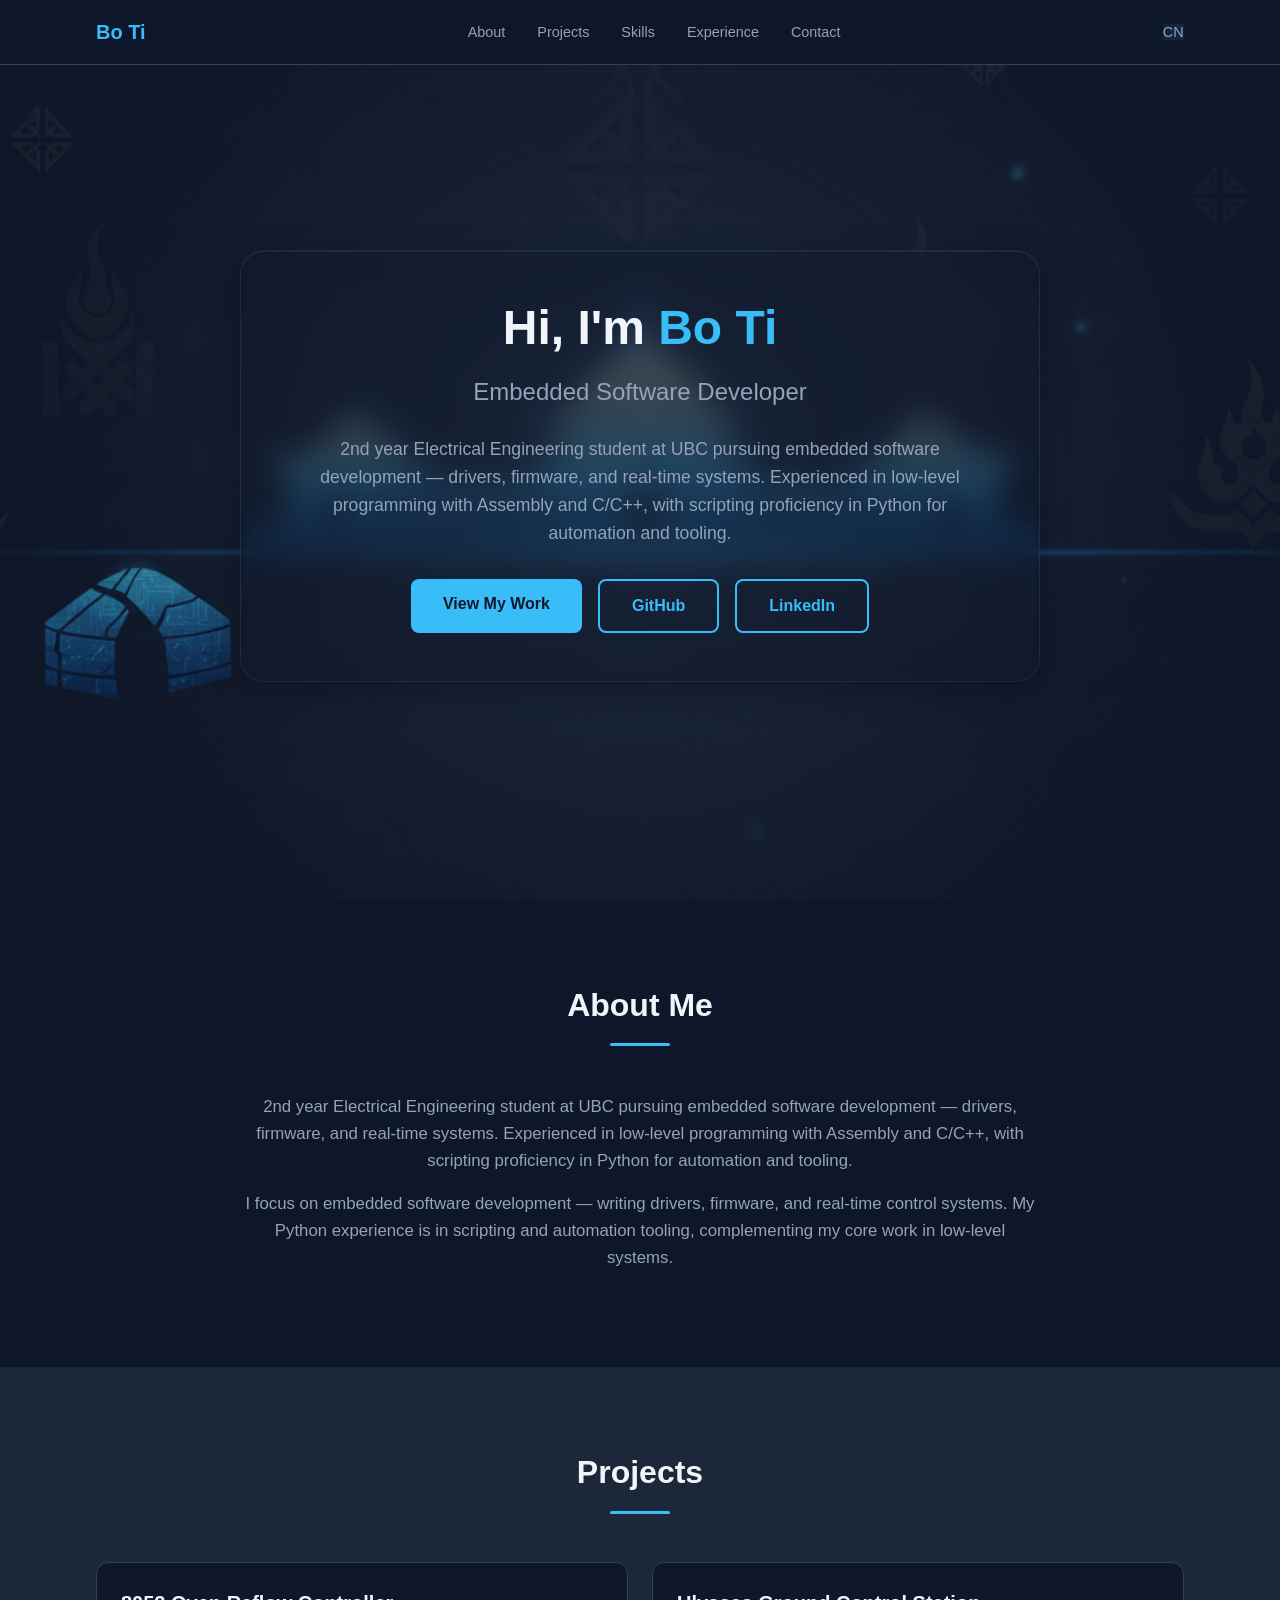
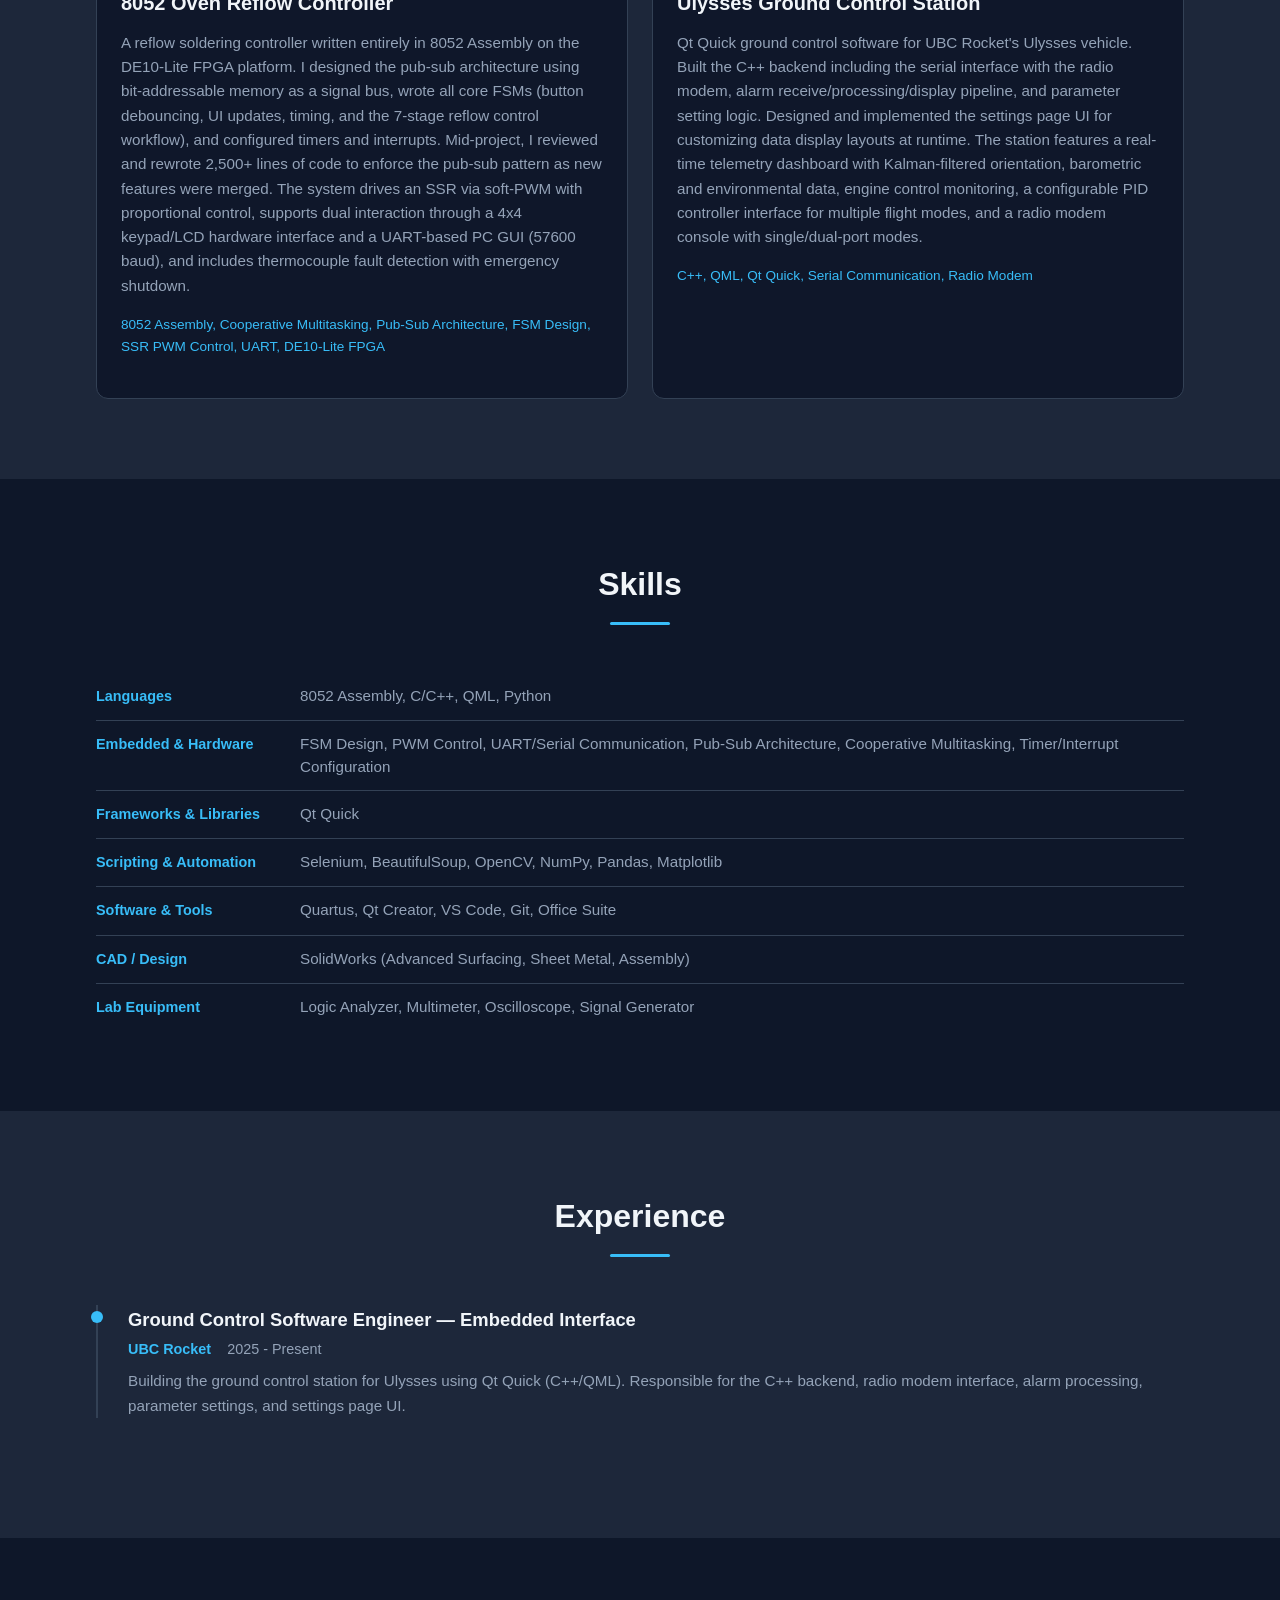
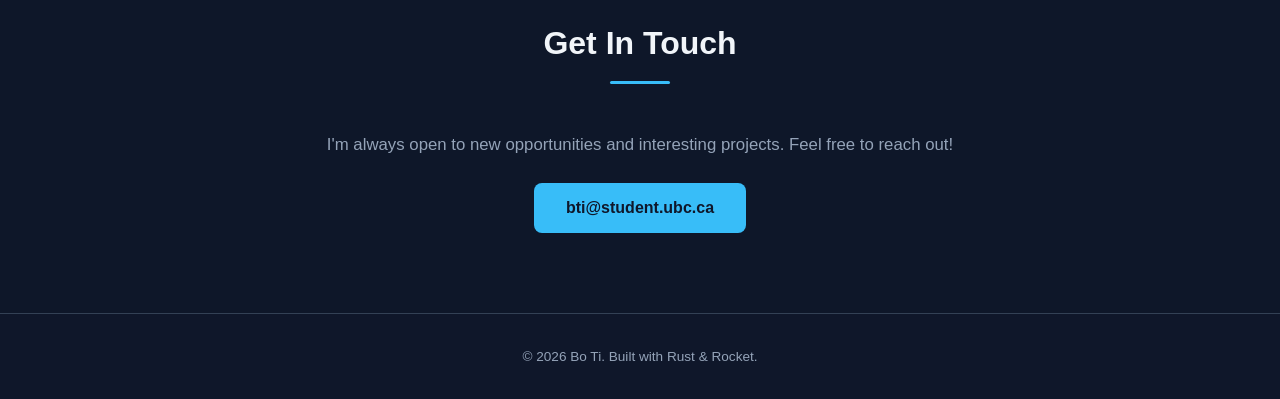
==== commit 30e6f4f6: "Fix Chinese name to 倜博 and restyle language toggle - Changed Chinese name from 博迪 to 倜博 - Restyled l" ====
--- a/docs/index.html
+++ b/docs/index.html
@@ -144,7 +144,7 @@
         nav_skills: "\u6280\u80fd",
         nav_experience: "\u7ecf\u5386",
         nav_contact: "\u8054\u7cfb",
-        hero_title: "\u4f60\u597d\uff0c\u6211\u662f <span class=\"highlight\">\u535a\u8fea</span>",
+        hero_title: "\u4f60\u597d\uff0c\u6211\u662f <span class=\"highlight\">\u5029\u535a</span>",
         hero_subtitle: "\u5d4c\u5165\u5f0f\u8f6f\u4ef6\u5f00\u53d1\u8005",
         hero_bio: "UBC \u7535\u6c14\u5de5\u7a0b\u5927\u4e8c\u5b66\u751f\uff0c\u4e13\u6ce8\u4e8e\u5d4c\u5165\u5f0f\u8f6f\u4ef6\u5f00\u53d1\u2014\u2014\u9a71\u52a8\u7a0b\u5e8f\u3001\u56fa\u4ef6\u548c\u5b9e\u65f6\u7cfb\u7edf\u3002\u719f\u7ec3\u638c\u63e1 Assembly \u548c C/C++ \u4f4e\u5c42\u7f16\u7a0b\uff0c\u5e76\u5177\u5907 Python \u811a\u672c\u4e0e\u81ea\u52a8\u5316\u5de5\u5177\u5f00\u53d1\u7ecf\u9a8c\u3002",
         hero_btn_work: "\u67e5\u770b\u6211\u7684\u4f5c\u54c1",
@@ -172,7 +172,7 @@
         exp1_desc: "\u4f7f\u7528 Qt Quick (C++/QML) \u4e3a Ulysses \u6784\u5efa\u5730\u9762\u63a7\u5236\u7ad9\u3002\u8d1f\u8d23 C++ \u540e\u7aef\u3001\u65e0\u7ebf\u7535\u8c03\u5236\u89e3\u8c03\u5668\u63a5\u53e3\u3001\u544a\u8b66\u5904\u7406\u3001\u53c2\u6570\u8bbe\u7f6e\u548c\u8bbe\u7f6e\u9875\u9762 UI\u3002",
         contact_title: "\u8054\u7cfb\u6211",
         contact_text: "\u6211\u59cb\u7ec8\u5bf9\u65b0\u7684\u673a\u4f1a\u548c\u6709\u8da3\u7684\u9879\u76ee\u4fdd\u6301\u5f00\u653e\u3002\u6b22\u8fce\u968f\u65f6\u8054\u7cfb\u6211\uff01",
-        footer_text: "&copy; 2026 \u535a\u8fea\u3002\u4f7f\u7528 Rust &amp; Rocket \u6784\u5efa\u3002"
+        footer_text: "&copy; 2026 \u5029\u535a\u3002\u4f7f\u7528 Rust &amp; Rocket \u6784\u5efa\u3002"
     };
 
     // Save English defaults on load
@@ -189,7 +189,7 @@
         var btn = document.getElementById("langSwitch");
         if (lang === "zh") {
             document.documentElement.lang = "zh-CN";
-            document.title = "\u535a\u8fea - \u5d4c\u5165\u5f0f\u8f6f\u4ef6\u5f00\u53d1\u8005";
+            document.title = "\u5029\u535a - \u5d4c\u5165\u5f0f\u8f6f\u4ef6\u5f00\u53d1\u8005";
             btn.textContent = "EN";
         } else {
             document.documentElement.lang = "en";
--- a/docs/static/style.css
+++ b/docs/static/style.css
@@ -88,21 +88,23 @@
 }
 
 .lang-switch {
+    background: rgba(56, 189, 248, 0.1);
+    color: var(--text-secondary);
+    border: none;
+    border-radius: 0;
+    padding: 0;
+    font-size: 0.9rem;
+    font-weight: 400;
+    cursor: pointer;
+    transition: color 0.2s;
+    flex-shrink: 0;
+    font-family: inherit;
+    letter-spacing: 0.02em;
+}
+
+.lang-switch:hover {
+    color: var(--accent);
     background: transparent;
-    color: var(--accent);
-    border: 1.5px solid var(--accent);
-    border-radius: 6px;
-    padding: 0.3rem 0.7rem;
-    font-size: 0.8rem;
-    font-weight: 600;
-    cursor: pointer;
-    transition: background 0.2s, color 0.2s;
-    flex-shrink: 0;
-}
-
-.lang-switch:hover {
-    background: var(--accent);
-    color: var(--bg-primary);
 }
 
 /* Hero */
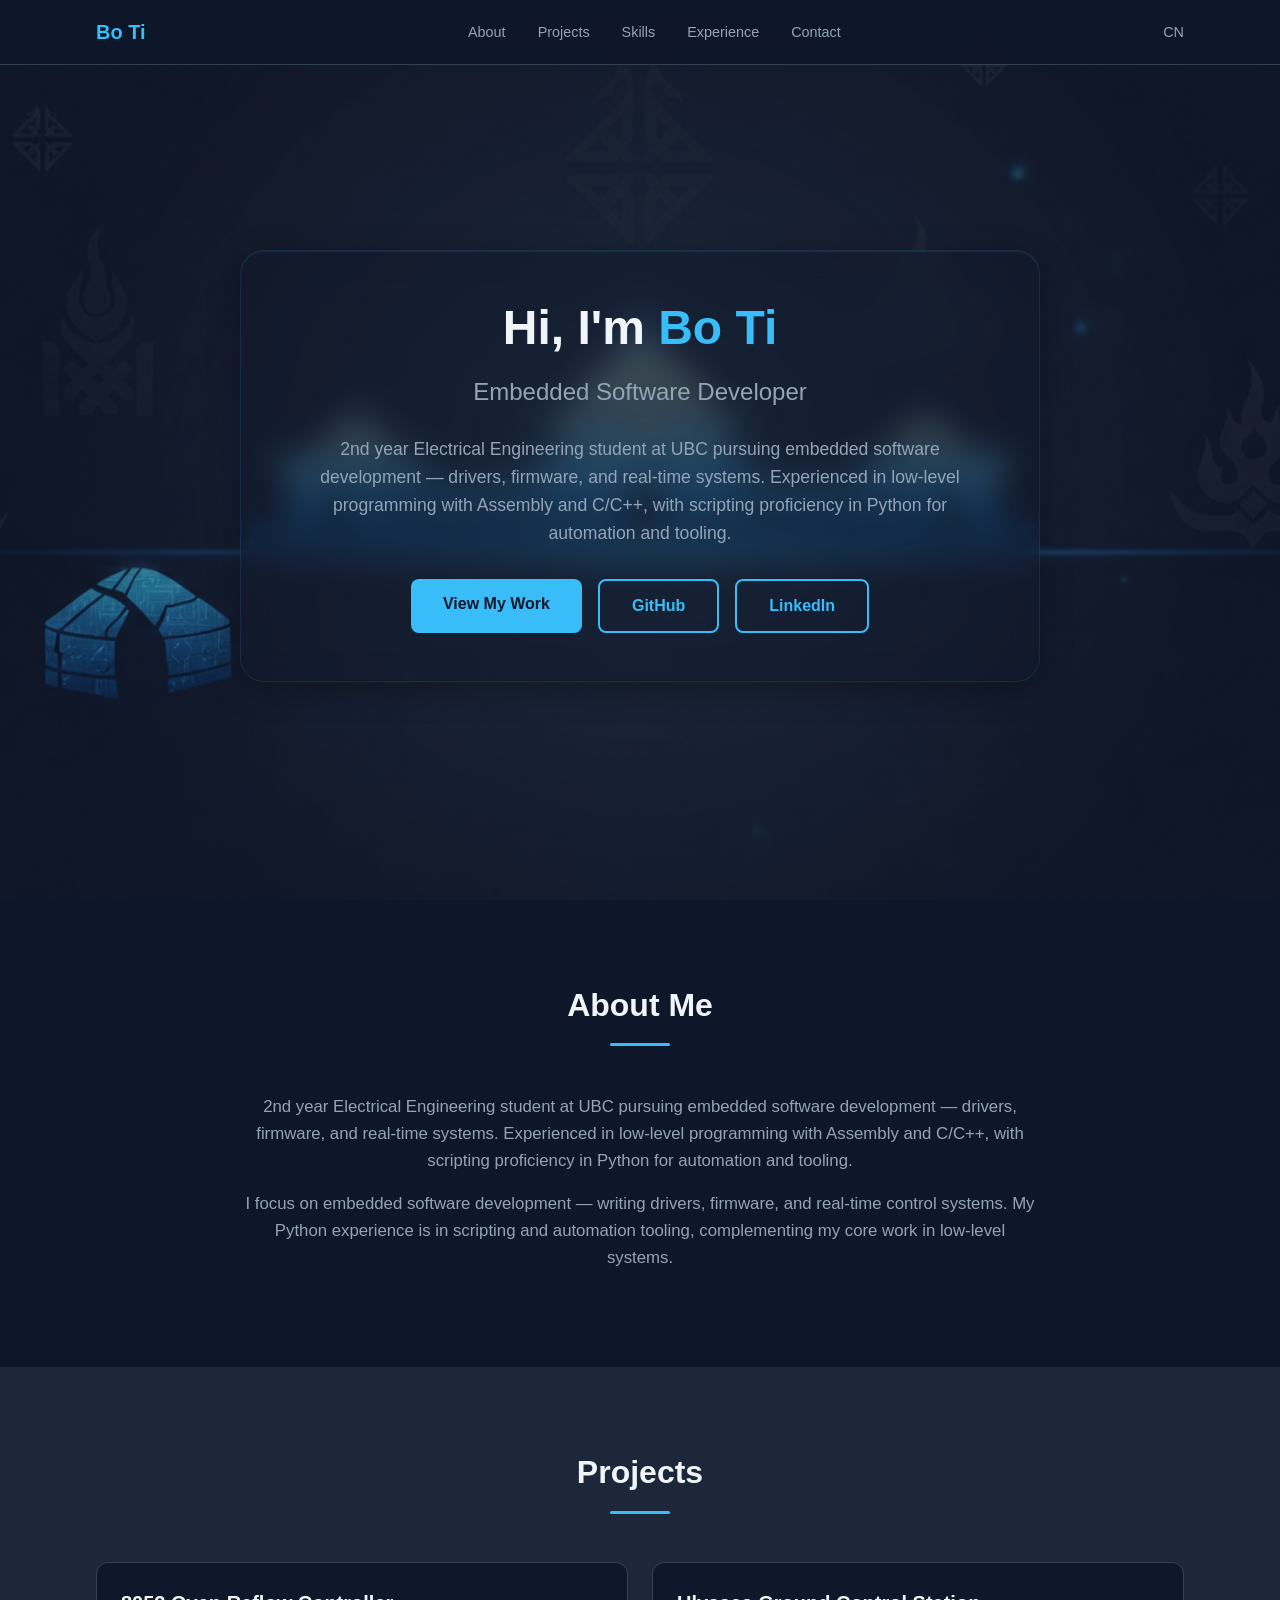
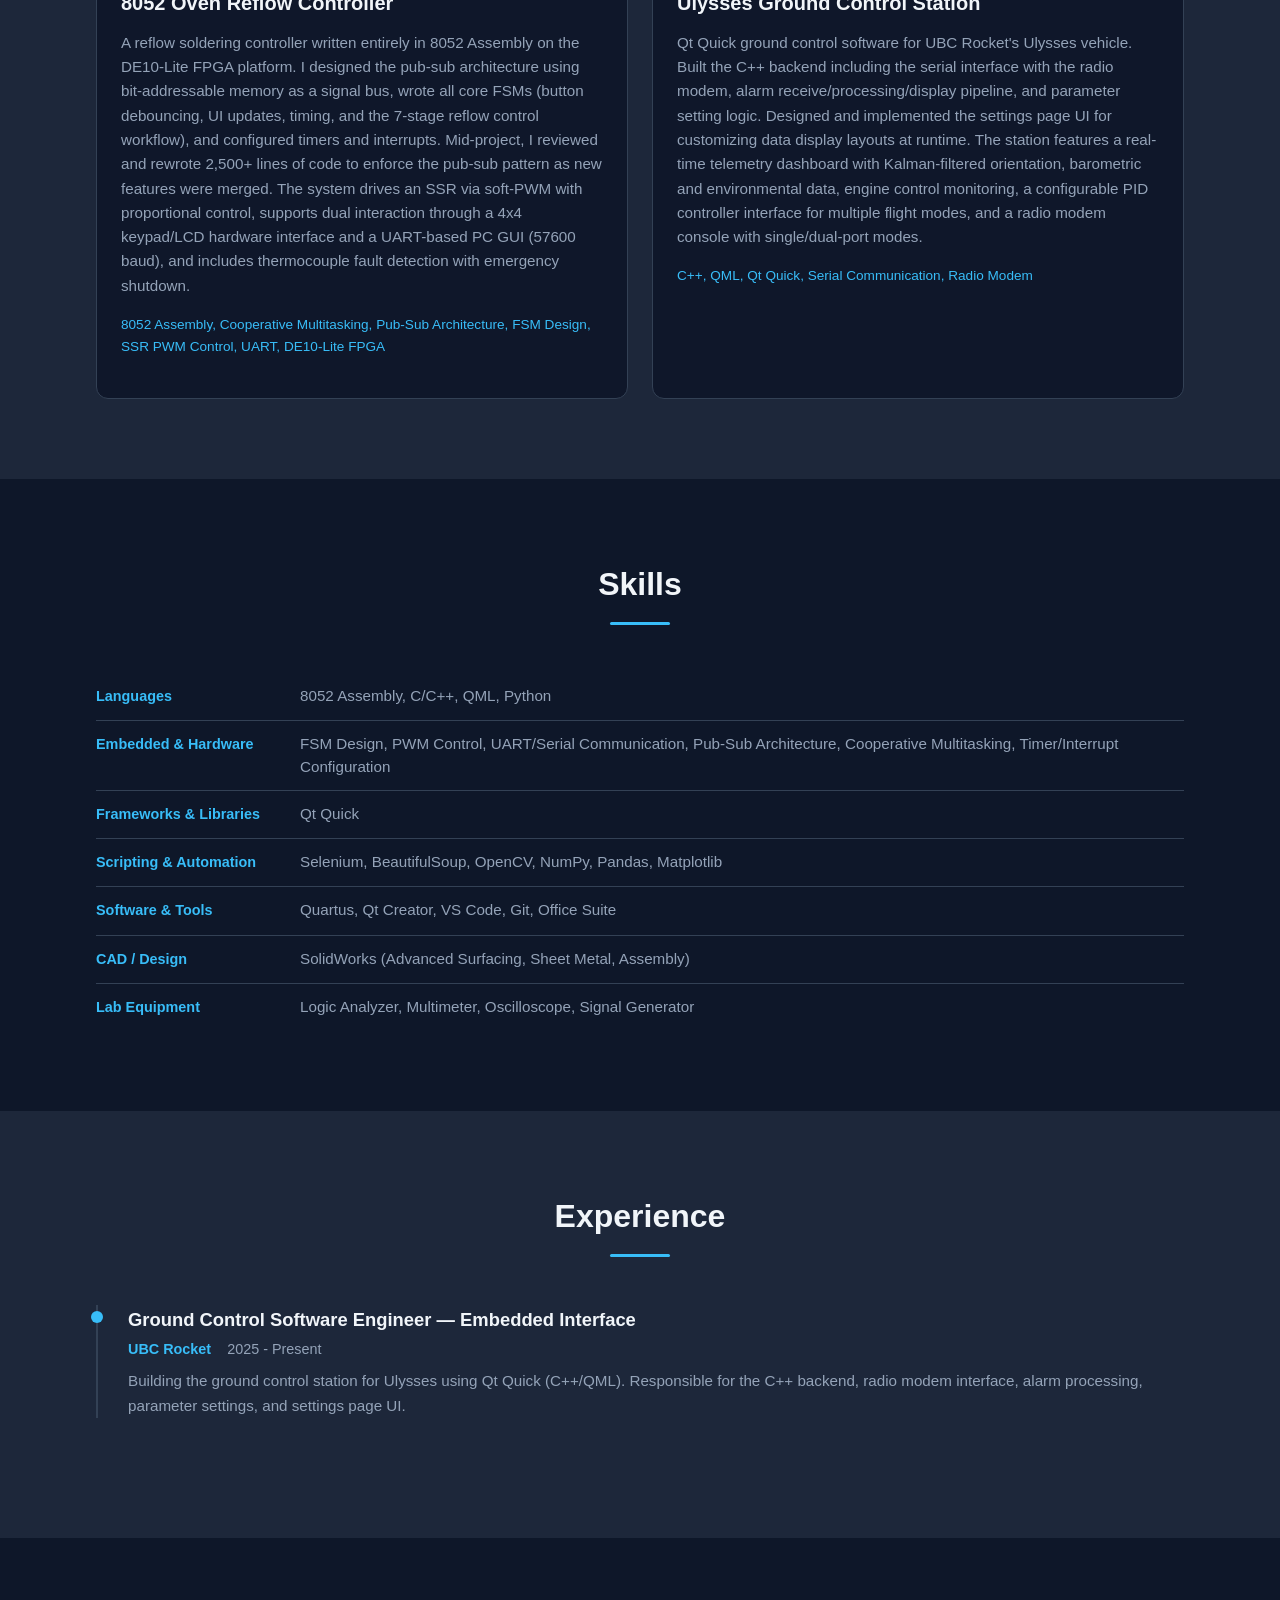
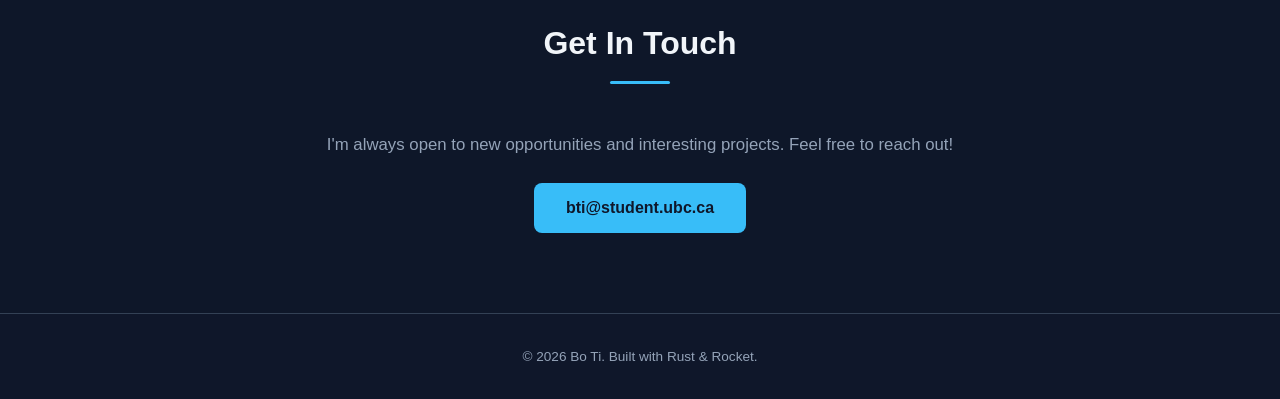
==== commit 3cfd5eac: "Fix Chinese name to correct characters 倜博 Co-Authored-By: Claude Opus 4.6 <noreply@anthropic.com>" ====
--- a/docs/index.html
+++ b/docs/index.html
@@ -144,7 +144,7 @@
         nav_skills: "\u6280\u80fd",
         nav_experience: "\u7ecf\u5386",
         nav_contact: "\u8054\u7cfb",
-        hero_title: "\u4f60\u597d\uff0c\u6211\u662f <span class=\"highlight\">\u5029\u535a</span>",
+        hero_title: "\u4f60\u597d\uff0c\u6211\u662f <span class=\"highlight\">\u501c\u535a</span>",
         hero_subtitle: "\u5d4c\u5165\u5f0f\u8f6f\u4ef6\u5f00\u53d1\u8005",
         hero_bio: "UBC \u7535\u6c14\u5de5\u7a0b\u5927\u4e8c\u5b66\u751f\uff0c\u4e13\u6ce8\u4e8e\u5d4c\u5165\u5f0f\u8f6f\u4ef6\u5f00\u53d1\u2014\u2014\u9a71\u52a8\u7a0b\u5e8f\u3001\u56fa\u4ef6\u548c\u5b9e\u65f6\u7cfb\u7edf\u3002\u719f\u7ec3\u638c\u63e1 Assembly \u548c C/C++ \u4f4e\u5c42\u7f16\u7a0b\uff0c\u5e76\u5177\u5907 Python \u811a\u672c\u4e0e\u81ea\u52a8\u5316\u5de5\u5177\u5f00\u53d1\u7ecf\u9a8c\u3002",
         hero_btn_work: "\u67e5\u770b\u6211\u7684\u4f5c\u54c1",
@@ -172,7 +172,7 @@
         exp1_desc: "\u4f7f\u7528 Qt Quick (C++/QML) \u4e3a Ulysses \u6784\u5efa\u5730\u9762\u63a7\u5236\u7ad9\u3002\u8d1f\u8d23 C++ \u540e\u7aef\u3001\u65e0\u7ebf\u7535\u8c03\u5236\u89e3\u8c03\u5668\u63a5\u53e3\u3001\u544a\u8b66\u5904\u7406\u3001\u53c2\u6570\u8bbe\u7f6e\u548c\u8bbe\u7f6e\u9875\u9762 UI\u3002",
         contact_title: "\u8054\u7cfb\u6211",
         contact_text: "\u6211\u59cb\u7ec8\u5bf9\u65b0\u7684\u673a\u4f1a\u548c\u6709\u8da3\u7684\u9879\u76ee\u4fdd\u6301\u5f00\u653e\u3002\u6b22\u8fce\u968f\u65f6\u8054\u7cfb\u6211\uff01",
-        footer_text: "&copy; 2026 \u5029\u535a\u3002\u4f7f\u7528 Rust &amp; Rocket \u6784\u5efa\u3002"
+        footer_text: "&copy; 2026 \u501c\u535a\u3002\u4f7f\u7528 Rust &amp; Rocket \u6784\u5efa\u3002"
     };
 
     // Save English defaults on load
@@ -189,7 +189,7 @@
         var btn = document.getElementById("langSwitch");
         if (lang === "zh") {
             document.documentElement.lang = "zh-CN";
-            document.title = "\u5029\u535a - \u5d4c\u5165\u5f0f\u8f6f\u4ef6\u5f00\u53d1\u8005";
+            document.title = "\u501c\u535a - \u5d4c\u5165\u5f0f\u8f6f\u4ef6\u5f00\u53d1\u8005";
             btn.textContent = "EN";
         } else {
             document.documentElement.lang = "en";
--- a/docs/static/style.css
+++ b/docs/static/style.css
@@ -88,23 +88,22 @@
 }
 
 .lang-switch {
-    background: rgba(56, 189, 248, 0.1);
+    background: none;
     color: var(--text-secondary);
     border: none;
-    border-radius: 0;
     padding: 0;
     font-size: 0.9rem;
-    font-weight: 400;
     cursor: pointer;
     transition: color 0.2s;
     flex-shrink: 0;
     font-family: inherit;
-    letter-spacing: 0.02em;
+    outline: none;
+    -webkit-appearance: none;
+    appearance: none;
 }
 
 .lang-switch:hover {
     color: var(--accent);
-    background: transparent;
 }
 
 /* Hero */
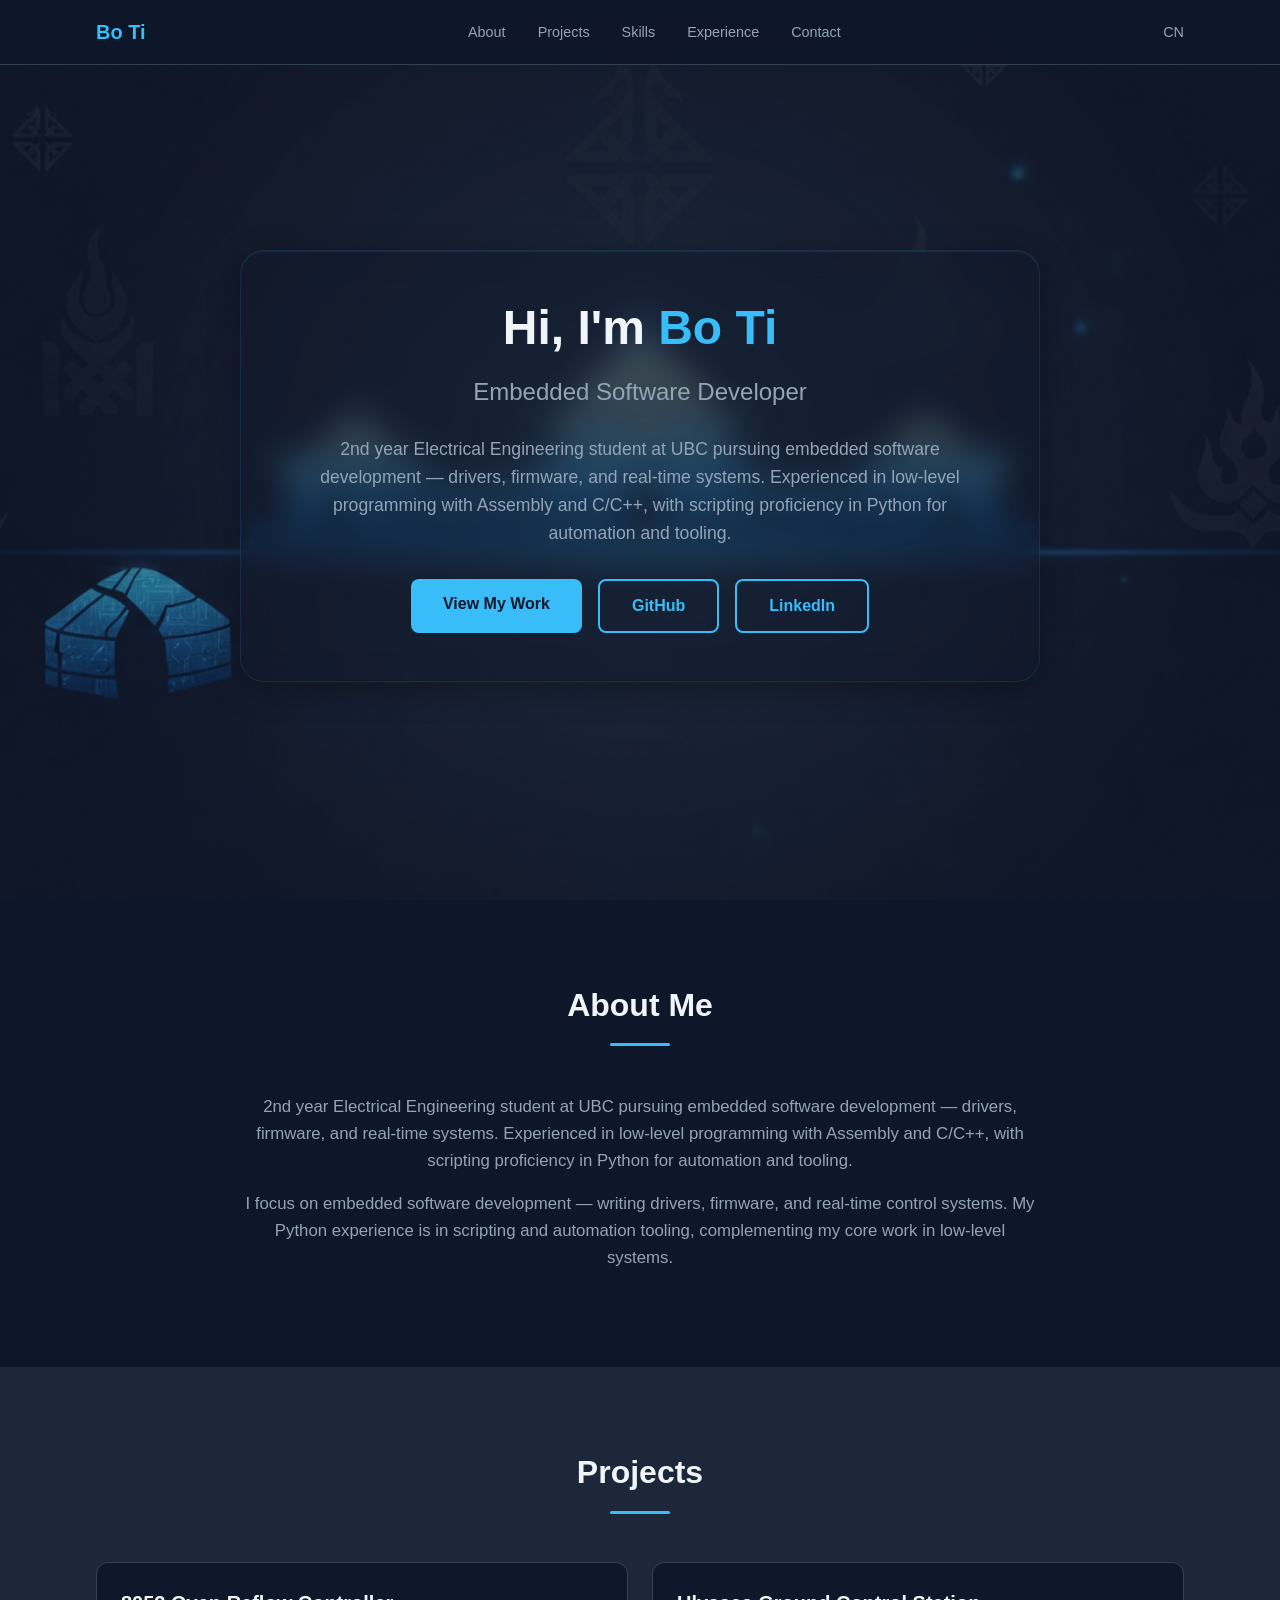
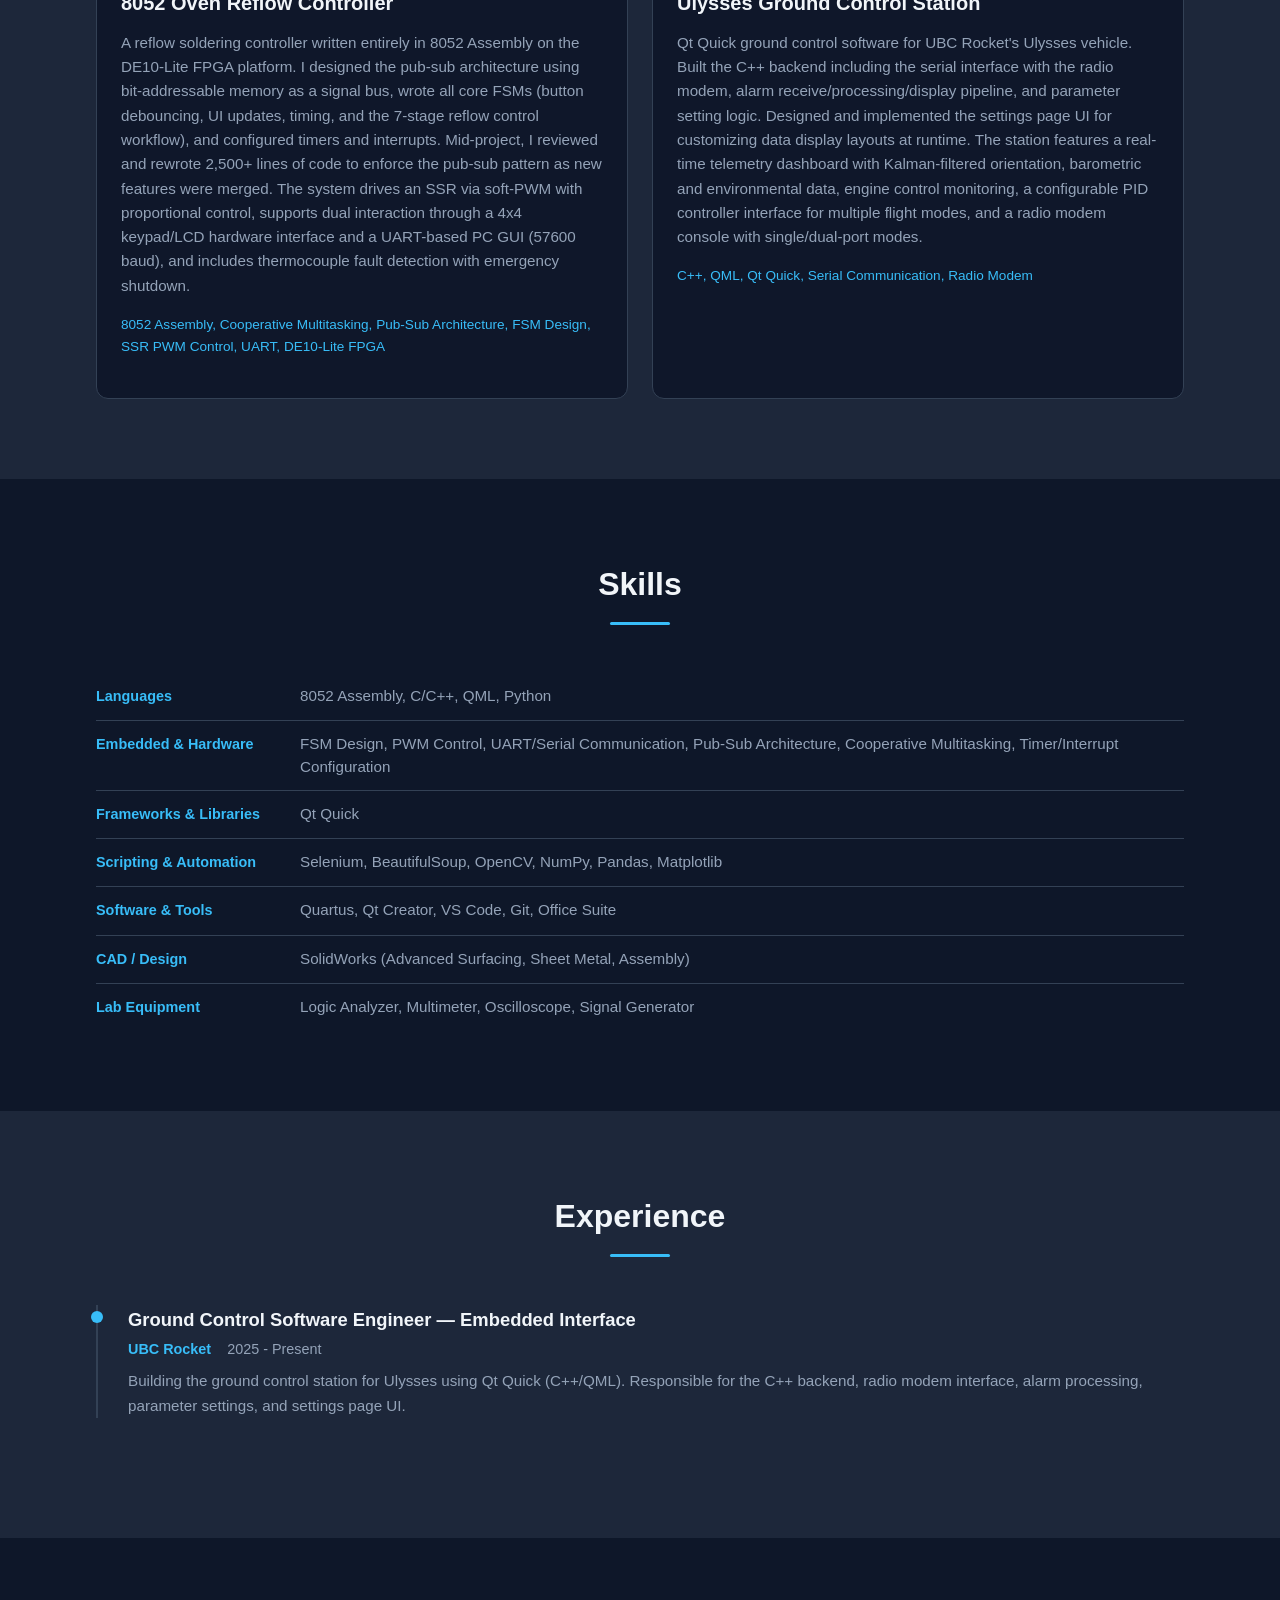
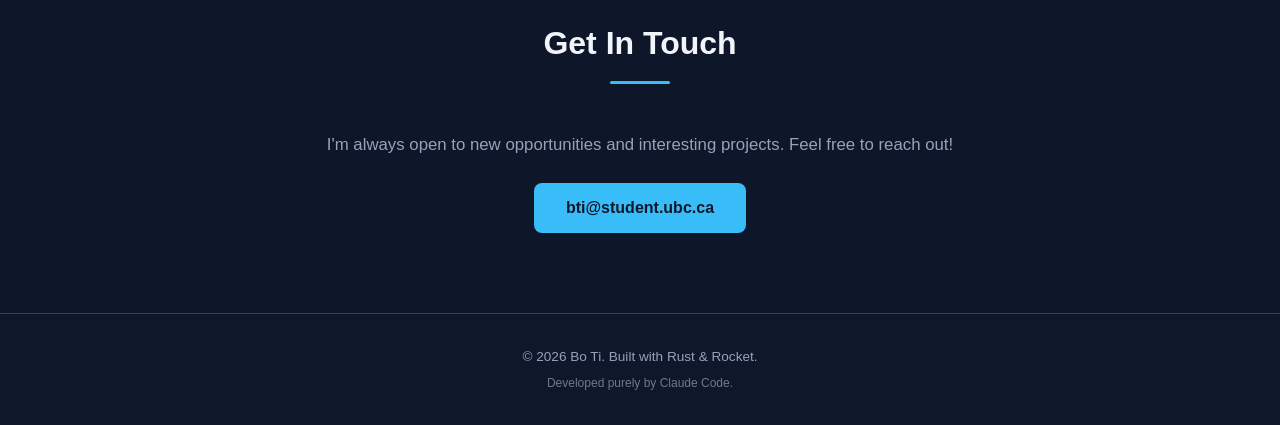
==== commit bbcd4e6c: "Add 'Developed purely by Claude Code' line to footer Includes Chinese translation. Styled smaller an" ====
--- a/docs/index.html
+++ b/docs/index.html
@@ -132,6 +132,7 @@
     <footer class="footer">
         <div class="container">
             <p data-i18n="footer_text">&copy; 2026 Bo Ti. Built with Rust &amp; Rocket.</p>
+            <p class="footer-sub" data-i18n="footer_claude">Developed purely by Claude Code.</p>
         </div>
     </footer>
 
@@ -172,7 +173,8 @@
         exp1_desc: "\u4f7f\u7528 Qt Quick (C++/QML) \u4e3a Ulysses \u6784\u5efa\u5730\u9762\u63a7\u5236\u7ad9\u3002\u8d1f\u8d23 C++ \u540e\u7aef\u3001\u65e0\u7ebf\u7535\u8c03\u5236\u89e3\u8c03\u5668\u63a5\u53e3\u3001\u544a\u8b66\u5904\u7406\u3001\u53c2\u6570\u8bbe\u7f6e\u548c\u8bbe\u7f6e\u9875\u9762 UI\u3002",
         contact_title: "\u8054\u7cfb\u6211",
         contact_text: "\u6211\u59cb\u7ec8\u5bf9\u65b0\u7684\u673a\u4f1a\u548c\u6709\u8da3\u7684\u9879\u76ee\u4fdd\u6301\u5f00\u653e\u3002\u6b22\u8fce\u968f\u65f6\u8054\u7cfb\u6211\uff01",
-        footer_text: "&copy; 2026 \u501c\u535a\u3002\u4f7f\u7528 Rust &amp; Rocket \u6784\u5efa\u3002"
+        footer_text: "&copy; 2026 \u501c\u535a\u3002\u4f7f\u7528 Rust &amp; Rocket \u6784\u5efa\u3002",
+        footer_claude: "\u5b8c\u5168\u7531 Claude Code \u5f00\u53d1\u3002"
     };
 
     // Save English defaults on load
--- a/docs/static/style.css
+++ b/docs/static/style.css
@@ -399,6 +399,12 @@
     font-size: 0.85rem;
 }
 
+.footer-sub {
+    margin-top: 0.4rem;
+    font-size: 0.75rem;
+    opacity: 0.7;
+}
+
 /* Fix iOS background-attachment: fixed bug */
 @supports (-webkit-touch-callout: none) {
     body {
@@ -474,7 +480,7 @@
 
     .nav-container {
         padding: 0 1rem;
-        justify-content: center;
+        justify-content: space-between;
     }
 
     .hero {
